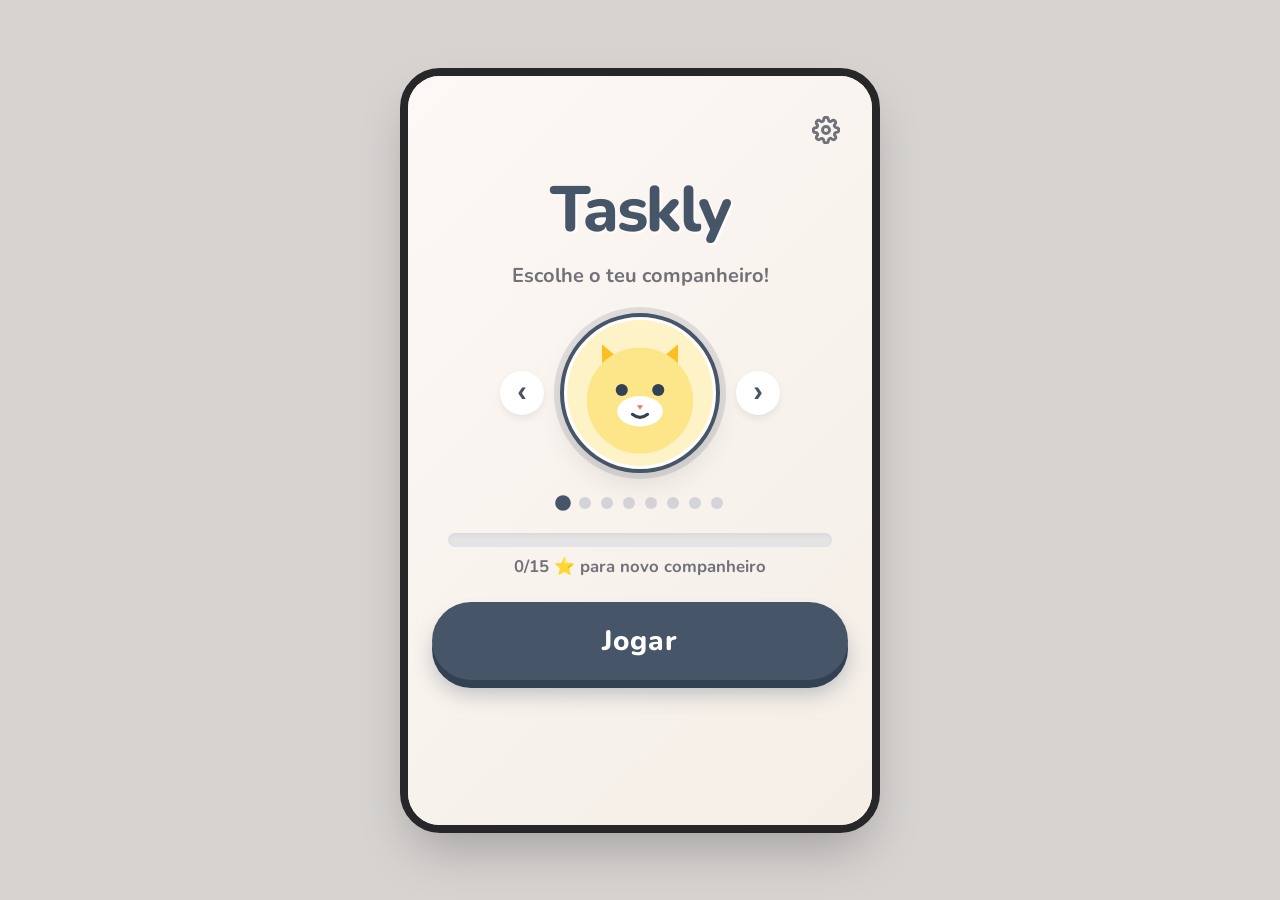
==== Taskly/index.html @ 13ea9cad "Implementação dos SPCs no Nivel 1" ====
<!DOCTYPE html>
<html lang="pt">
<head>
    <meta charset="UTF-8">
    <meta name="viewport" content="width=device-width, initial-scale=1.0, maximum-scale=1.0, user-scalable=no">
    <title>Taskly</title>
    <link rel="stylesheet" href="style.css">
    <link href="https://fonts.googleapis.com/css2?family=Nunito:wght@400;600;700;800&display=swap" rel="stylesheet">
</head>
<body>
    <div id="app-container">
        <!-- Ecrã 1: Inicial (Home) -->
        <div id="screen-home" class="screen active">
            <button class="settings-btn btn-open-settings" aria-label="Definições">
                <svg width="28" height="28" viewBox="0 0 24 24" fill="none" stroke="currentColor" stroke-width="2.5" stroke-linecap="round" stroke-linejoin="round">
                    <circle cx="12" cy="12" r="3"></circle>
                    <path d="M19.4 15a1.65 1.65 0 0 0 .33 1.82l.06.06a2 2 0 0 1 0 2.83 2 2 0 0 1-2.83 0l-.06-.06a1.65 1.65 0 0 0-1.82-.33 1.65 1.65 0 0 0-1 1.51V21a2 2 0 0 1-2 2 2 2 0 0 1-2-2v-.09A1.65 1.65 0 0 0 9 19.4a1.65 1.65 0 0 0-1.82.33l-.06.06a2 2 0 0 1-2.83 0 2 2 0 0 1 0-2.83l.06-.06a1.65 1.65 0 0 0 .33-1.82 1.65 1.65 0 0 0-1.51-1H3a2 2 0 0 1-2-2 2 2 0 0 1 2-2h.09A1.65 1.65 0 0 0 4.6 9a1.65 1.65 0 0 0-.33-1.82l-.06-.06a2 2 0 0 1 0-2.83 2 2 0 0 1 2.83 0l.06.06a1.65 1.65 0 0 0 1.82.33H9a1.65 1.65 0 0 0 1-1.51V3a2 2 0 0 1 2-2 2 2 0 0 1 2 2v.09a1.65 1.65 0 0 0 1 1.51 1.65 1.65 0 0 0 1.82-.33l.06-.06a2 2 0 0 1 2.83 0 2 2 0 0 1 0 2.83l-.06.06a1.65 1.65 0 0 0-.33 1.82V9a1.65 1.65 0 0 0 1.51 1H21a2 2 0 0 1 2 2 2 2 0 0 1-2 2h-.09a1.65 1.65 0 0 0-1.51 1z"></path>
                </svg>
            </button>
            <div class="home-content">
                <h1 class="app-title">Taskly</h1>
                <p class="subtitle">Escolhe o teu companheiro!</p>
                
                <div class="avatar-carousel">
                    <button class="carousel-nav" id="btn-prev" aria-label="Avatar anterior">‹</button>
                    
                    <div class="carousel-viewport">
                        <div class="carousel-track" id="carousel-track">
                            <!-- 1. Gatinho -->
                            <div class="carousel-slide" data-avatar="gatinho"><div class="avatar-circle"><svg viewBox="0 0 100 100" xmlns="http://www.w3.org/2000/svg"><circle cx="50" cy="50" r="48" fill="#fef3c7"/><path d="M25 45 L25 18 L45 35 Z" fill="#fbbf24"/><path d="M75 45 L75 18 L55 35 Z" fill="#fbbf24"/><circle cx="50" cy="55" r="35" fill="#fde68a"/><ellipse cx="50" cy="62" rx="15" ry="10" fill="#fff"/><circle cx="38" cy="48" r="4" fill="#334155"/><circle cx="62" cy="48" r="4" fill="#334155"/><polygon points="48,58 52,58 50,61" fill="#f87171"/><path d="M45 64 Q50 68 55 64" stroke="#334155" stroke-width="2" fill="none" stroke-linecap="round"/></svg></div></div>
                            <!-- 2. Cãozinho -->
                            <div class="carousel-slide" data-avatar="cao"><div class="avatar-circle"><svg viewBox="0 0 100 100" xmlns="http://www.w3.org/2000/svg"><circle cx="50" cy="50" r="48" fill="#ffedd5"/><ellipse cx="25" cy="50" rx="12" ry="25" fill="#d97706" transform="rotate(15 25 50)"/><ellipse cx="75" cy="50" rx="12" ry="25" fill="#d97706" transform="rotate(-15 75 50)"/><circle cx="50" cy="55" r="32" fill="#fcd34d"/><ellipse cx="50" cy="65" rx="18" ry="14" fill="#fff"/><circle cx="40" cy="48" r="4" fill="#334155"/><circle cx="60" cy="48" r="4" fill="#334155"/><ellipse cx="50" cy="60" rx="6" ry="4" fill="#334155"/><path d="M45 68 Q50 72 55 68" stroke="#334155" stroke-width="2" fill="none" stroke-linecap="round"/></svg></div></div>
                            <!-- 3. Robô fofo -->
                            <div class="carousel-slide" data-avatar="robo"><div class="avatar-circle"><svg viewBox="0 0 100 100" xmlns="http://www.w3.org/2000/svg"><circle cx="50" cy="50" r="48" fill="#f1f5f9"/><line x1="50" y1="20" x2="50" y2="10" stroke="#94a3b8" stroke-width="4"/><circle cx="50" cy="10" r="4" fill="#ef4444"/><rect x="15" y="45" width="10" height="20" rx="2" fill="#94a3b8"/><rect x="75" y="45" width="10" height="20" rx="2" fill="#94a3b8"/><rect x="25" y="25" width="50" height="50" rx="12" fill="#cbd5e1"/><rect x="32" y="32" width="36" height="26" rx="6" fill="#0f172a"/><ellipse cx="40" cy="45" rx="4" ry="6" fill="#38bdf8"/><ellipse cx="60" cy="45" rx="4" ry="6" fill="#38bdf8"/><rect x="42" y="62" width="16" height="4" rx="2" fill="#38bdf8"/></svg></div></div>
                            <!-- 4. Coelho -->
                            <div class="carousel-slide" data-avatar="coelho"><div class="avatar-circle"><svg viewBox="0 0 100 100" xmlns="http://www.w3.org/2000/svg"><circle cx="50" cy="50" r="48" fill="#fdf2f8"/><ellipse cx="38" cy="25" rx="8" ry="25" fill="#fbcfe8"/><ellipse cx="62" cy="25" rx="8" ry="25" fill="#fbcfe8"/><ellipse cx="50" cy="60" rx="30" ry="25" fill="#fff"/><circle cx="40" cy="55" r="4" fill="#334155"/><circle cx="60" cy="55" r="4" fill="#334155"/><circle cx="50" cy="62" r="3" fill="#f472b6"/><path d="M45 66 Q50 69 55 66" stroke="#334155" stroke-width="2" fill="none" stroke-linecap="round"/><rect x="47" y="67" width="6" height="6" rx="1" fill="#fff" stroke="#cbd5e1"/></svg></div></div>
                            <!-- 5. Estrela -->
                            <div class="carousel-slide" data-avatar="estrela"><div class="avatar-circle"><svg viewBox="0 0 100 100" xmlns="http://www.w3.org/2000/svg"><circle cx="50" cy="50" r="48" fill="#fffbeb"/><path d="M50 15 L60 38 L85 40 L65 55 L72 78 L50 65 L28 78 L35 55 L15 40 L40 38 Z" fill="#fde047" stroke="#facc15" stroke-width="2" stroke-linejoin="round"/><circle cx="42" cy="48" r="4.5" fill="#334155"/><circle cx="58" cy="48" r="4.5" fill="#334155"/><path d="M45 56 Q50 62 55 56" stroke="#334155" stroke-width="3" fill="none" stroke-linecap="round"/><circle cx="35" cy="50" r="4" fill="#fca5a5" opacity="0.6"/><circle cx="65" cy="50" r="4" fill="#fca5a5" opacity="0.6"/></svg></div></div>
                            <!-- 6. Pinguim -->
                            <div class="carousel-slide" data-avatar="pinguim"><div class="avatar-circle"><svg viewBox="0 0 100 100" xmlns="http://www.w3.org/2000/svg"><circle cx="50" cy="50" r="48" fill="#e0f2fe"/><ellipse cx="50" cy="60" rx="35" ry="40" fill="#0f172a"/><path d="M25 55 C 25 30, 40 25, 50 25 C 60 25, 75 30, 75 55 C 75 80, 65 95, 50 95 C 35 95, 25 80, 25 55 Z" fill="#fff"/><circle cx="40" cy="45" r="4" fill="#0f172a"/><circle cx="60" cy="45" r="4" fill="#0f172a"/><polygon points="45,52 55,52 50,60" fill="#f97316"/></svg></div></div>
                            <!-- 7. Ursinho -->
                            <div class="carousel-slide" data-avatar="ursinho"><div class="avatar-circle"><svg viewBox="0 0 100 100" xmlns="http://www.w3.org/2000/svg"><circle cx="50" cy="50" r="48" fill="#fef3c7"/><circle cx="28" cy="30" r="14" fill="#92400e"/><circle cx="72" cy="30" r="14" fill="#92400e"/><circle cx="50" cy="55" r="35" fill="#b45309"/><circle cx="50" cy="65" r="15" fill="#fde68a"/><ellipse cx="50" cy="60" rx="7" ry="4" fill="#1c1917"/><path d="M45 68 Q50 72 55 68" stroke="#1c1917" stroke-width="2" fill="none" stroke-linecap="round"/><circle cx="38" cy="48" r="3.5" fill="#1c1917"/><circle cx="62" cy="48" r="3.5" fill="#1c1917"/></svg></div></div>
                            <!-- 8. Leãozinho -->
                            <div class="carousel-slide" data-avatar="leao"><div class="avatar-circle"><svg viewBox="0 0 100 100" xmlns="http://www.w3.org/2000/svg"><circle cx="50" cy="50" r="48" fill="#fff7ed"/><path d="M50 10 A40 40 0 0 1 85 30 L90 20 L80 40 A40 40 0 0 1 80 70 L90 80 L75 75 A40 40 0 0 1 25 75 L10 80 L20 70 A40 40 0 0 1 20 40 L10 20 L25 30 A40 40 0 0 1 50 10" fill="#ea580c"/><circle cx="50" cy="50" r="38" fill="#f97316"/><circle cx="30" cy="35" r="8" fill="#fcd34d"/><circle cx="70" cy="35" r="8" fill="#fcd34d"/><circle cx="50" cy="55" r="28" fill="#fbbf24"/><ellipse cx="50" cy="65" rx="14" ry="10" fill="#fff"/><circle cx="40" cy="50" r="3.5" fill="#334155"/><circle cx="60" cy="50" r="3.5" fill="#334155"/><polygon points="45,60 55,60 50,65" fill="#1c1917"/><path d="M46 68 Q50 71 54 68" stroke="#1c1917" stroke-width="2" fill="none" stroke-linecap="round"/></svg></div></div>
                        </div>
                    </div>
                    <button class="carousel-nav" id="btn-next" aria-label="Avatar seguinte">›</button>
                </div>
                
                <div class="carousel-indicators" id="carousel-indicators"></div>
                
                <div class="unlock-progress-container" id="stars-progress-container">
                    <div class="unlock-progress-bar">
                        <div class="unlock-progress-fill" id="stars-progress-fill"></div>
                    </div>
                    <p class="unlock-progress-text" id="stars-progress-text">0/15 ⭐ para novo companheiro</p>
                </div>

                <button id="btn-play" class="primary-btn">Jogar</button>
            </div>
        </div>

        <!-- Ecrã 2: Seleção de Níveis -->
        <div id="screen-levels" class="screen">
            <div class="header">
                <button id="btn-back-levels" class="icon-btn" aria-label="Voltar">
                    <svg width="24" height="24" viewBox="0 0 24 24" fill="none" xmlns="http://www.w3.org/2000/svg">
                        <path d="M15 18L9 12L15 6" stroke="currentColor" stroke-width="2.5" stroke-linecap="round" stroke-linejoin="round"/>
                    </svg>
                </button>
                <h2>Níveis</h2>
                <div class="header-right-actions">
                    <div class="stars-total" id="levels-stars-total">⭐ 0</div>
                    <button class="icon-btn btn-open-settings" aria-label="Definições">
                    <svg width="22" height="22" viewBox="0 0 24 24" fill="none" stroke="currentColor" stroke-width="2.5" stroke-linecap="round" stroke-linejoin="round">
                        <circle cx="12" cy="12" r="3"></circle>
                        <path d="M19.4 15a1.65 1.65 0 0 0 .33 1.82l.06.06a2 2 0 0 1 0 2.83 2 2 0 0 1-2.83 0l-.06-.06a1.65 1.65 0 0 0-1.82-.33 1.65 1.65 0 0 0-1 1.51V21a2 2 0 0 1-2 2 2 2 0 0 1-2-2v-.09A1.65 1.65 0 0 0 9 19.4a1.65 1.65 0 0 0-1.82.33l-.06.06a2 2 0 0 1-2.83 0 2 2 0 0 1 0-2.83l.06-.06a1.65 1.65 0 0 0 .33-1.82 1.65 1.65 0 0 0-1.51-1H3a2 2 0 0 1-2-2 2 2 0 0 1 2-2h.09A1.65 1.65 0 0 0 4.6 9a1.65 1.65 0 0 0-.33-1.82l-.06-.06a2 2 0 0 1 0-2.83 2 2 0 0 1 2.83 0l.06.06a1.65 1.65 0 0 0 1.82.33H9a1.65 1.65 0 0 0 1-1.51V3a2 2 0 0 1 2-2 2 2 0 0 1 2 2v.09a1.65 1.65 0 0 0 1 1.51 1.65 1.65 0 0 0 1.82-.33l.06-.06a2 2 0 0 1 2.83 0 2 2 0 0 1 0 2.83l-.06.06a1.65 1.65 0 0 0-.33 1.82V9a1.65 1.65 0 0 0 1.51 1H21a2 2 0 0 1 2 2 2 2 0 0 1-2 2h-.09a1.65 1.65 0 0 0-1.51 1z"></path>
                    </svg>
                </button>
            </div>
        </div>

            <div class="levels-container">
                <!-- Nível 1 -->
                <div class="level-card unlocked" data-level="1">
                    <div class="level-icon">1</div>
                    <div class="level-info">
                        <h3>Nível 1</h3>
                        <p>3 passos</p>
                    </div>
                    <div class="level-status">
                        <svg width="26" height="26" viewBox="0 0 24 24" fill="none" xmlns="http://www.w3.org/2000/svg">
                            <path d="M5 12L10 17L20 7" stroke="#fbbf24" stroke-width="3" stroke-linecap="round" stroke-linejoin="round"/>
                        </svg>
                    </div>
                </div>
                <!-- Nível 2 -->
                <div class="level-card locked" data-level="2">
                    <div class="level-icon">2</div>
                    <div class="level-info">
                        <h3>Nível 2</h3>
                        <p>4 passos</p>
                    </div>
                    <div class="level-status">
                        <svg width="20" height="20" viewBox="0 0 24 24" fill="none" xmlns="http://www.w3.org/2000/svg" class="padlock-svg">
                            <rect x="5" y="11" width="14" height="10" rx="2" stroke="#a1a1aa" stroke-width="2.5"/>
                            <path d="M17 11V7C17 4.23858 14.7614 2 12 2C9.23858 2 7 4.23858 7 7V11" stroke="#a1a1aa" stroke-width="2.5" stroke-linecap="round"/>
                        </svg>
                    </div>
                </div>
                <!-- Nível 3 -->
                <div class="level-card locked" data-level="3">
                    <div class="level-icon">3</div>
                    <div class="level-info">
                        <h3>Nível 3</h3>
                        <p>5 passos</p>
                    </div>
                    <div class="level-status">
                         <svg width="20" height="20" viewBox="0 0 24 24" fill="none" xmlns="http://www.w3.org/2000/svg" class="padlock-svg">
                            <rect x="5" y="11" width="14" height="10" rx="2" stroke="#a1a1aa" stroke-width="2.5"/>
                            <path d="M17 11V7C17 4.23858 14.7614 2 12 2C9.23858 2 7 4.23858 7 7V11" stroke="#a1a1aa" stroke-width="2.5" stroke-linecap="round"/>
                        </svg>
                    </div>
                </div>
                <!-- Nível 4 -->
                <div class="level-card locked" data-level="4">
                    <div class="level-icon">4</div>
                    <div class="level-info">
                        <h3>Nível 4</h3>
                        <p>6 passos</p>
                    </div>
                    <div class="level-status">
                         <svg width="20" height="20" viewBox="0 0 24 24" fill="none" xmlns="http://www.w3.org/2000/svg" class="padlock-svg">
                            <rect x="5" y="11" width="14" height="10" rx="2" stroke="#a1a1aa" stroke-width="2.5"/>
                            <path d="M17 11V7C17 4.23858 14.7614 2 12 2C9.23858 2 7 4.23858 7 7V11" stroke="#a1a1aa" stroke-width="2.5" stroke-linecap="round"/>
                        </svg>
                    </div>
                </div>
                <!-- Nível 5 -->
                <div class="level-card locked" data-level="5">
                    <div class="level-icon">5</div>
                    <div class="level-info">
                        <h3>Nível 5</h3>
                        <p>7 passos</p>
                    </div>
                    <div class="level-status">
                         <svg width="20" height="20" viewBox="0 0 24 24" fill="none" xmlns="http://www.w3.org/2000/svg" class="padlock-svg">
                            <rect x="5" y="11" width="14" height="10" rx="2" stroke="#a1a1aa" stroke-width="2.5"/>
                            <path d="M17 11V7C17 4.23858 14.7614 2 12 2C9.23858 2 7 4.23858 7 7V11" stroke="#a1a1aa" stroke-width="2.5" stroke-linecap="round"/>
                        </svg>
                    </div>
                </div>
            </div>
        </div>

        <!-- Ecrã 3: Jogo Principal -->
        <div id="screen-game" class="screen">
            <div class="game-header">
                <h2 id="routine-title" class="routine-title">Lavar as mãos</h2>
                <!-- Seta de voltar de acordo com o pedido, à direita -->
                <div class="actions" style="display: flex; gap: 8px;">
                    <button class="icon-btn btn-open-settings" aria-label="Definições">
                        <svg width="22" height="22" viewBox="0 0 24 24" fill="none" stroke="currentColor" stroke-width="2.5" stroke-linecap="round" stroke-linejoin="round">
                            <circle cx="12" cy="12" r="3"></circle>
                            <path d="M19.4 15a1.65 1.65 0 0 0 .33 1.82l.06.06a2 2 0 0 1 0 2.83 2 2 0 0 1-2.83 0l-.06-.06a1.65 1.65 0 0 0-1.82-.33 1.65 1.65 0 0 0-1 1.51V21a2 2 0 0 1-2 2 2 2 0 0 1-2-2v-.09A1.65 1.65 0 0 0 9 19.4a1.65 1.65 0 0 0-1.82.33l-.06.06a2 2 0 0 1-2.83 0 2 2 0 0 1 0-2.83l.06-.06a1.65 1.65 0 0 0 .33-1.82 1.65 1.65 0 0 0-1.51-1H3a2 2 0 0 1-2-2 2 2 0 0 1 2-2h.09A1.65 1.65 0 0 0 4.6 9a1.65 1.65 0 0 0-.33-1.82l-.06-.06a2 2 0 0 1 0-2.83 2 2 0 0 1 2.83 0l.06.06a1.65 1.65 0 0 0 1.82.33H9a1.65 1.65 0 0 0 1-1.51V3a2 2 0 0 1 2-2 2 2 0 0 1 2 2v.09a1.65 1.65 0 0 0 1 1.51 1.65 1.65 0 0 0 1.82-.33l.06-.06a2 2 0 0 1 2.83 0 2 2 0 0 1 0 2.83l-.06.06a1.65 1.65 0 0 0-.33 1.82V9a1.65 1.65 0 0 0 1.51 1H21a2 2 0 0 1 2 2 2 2 0 0 1-2 2h-.09a1.65 1.65 0 0 0-1.51 1z"></path>
                        </svg>
                    </button>
                    <button id="btn-back-game" class="icon-btn" aria-label="Voltar aos Níveis">
                        <svg width="24" height="24" viewBox="0 0 24 24" fill="none" xmlns="http://www.w3.org/2000/svg">
                            <path d="M15 18L9 12L15 6" stroke="currentColor" stroke-width="2.5" stroke-linecap="round" stroke-linejoin="round"/>
                        </svg>
                    </button>
                </div>
            </div>
            
            <div class="game-area">
                <div class="slots-container" id="slots-container">
                    <!-- Drop zones javascript injeção -->
                </div>
            </div>
            
            <div class="cards-area" id="cards-container">
                <!-- Draggable cards javascript injeção -->
            </div>

            <div id="confirm-container" class="confirm-container hidden">
                <button id="btn-confirm" class="confirm-btn">Confirmar</button>
            </div>

            <!-- Overlays de Feedback -->
            <div id="stars-reward-toast" class="stars-toast hidden">
                <span id="toast-stars-text">+3 ⭐</span>
            </div>

            <div id="game-overlay" class="game-overlay hidden">
                <div class="modal-content">
                    <h3 id="modal-title">Muito bem!</h3>
                    <p id="modal-text">Completaste a rotina.</p>
                    <div class="modal-buttons" id="modal-buttons">
                        <button id="btn-modal-primary" class="primary-btn">Continuar</button>
                    </div>
                </div>
            </div>
            
            <div id="stars-container" class="stars-container hidden"></div>
        </div>

        <!-- Ecrã/Overlay Definições -->
        <div id="settings-overlay" class="game-overlay hidden" style="z-index: 1000;">
            <div class="modal-content" style="max-height: 90vh; overflow-y: auto;">
                <h3 id="settings-title">Definições</h3>
                
                <div class="settings-section">
                    <h4>Tamanho dos elementos</h4>
                    <div class="size-options">
                        <button class="size-btn" data-size="small">Pequeno</button>
                        <button class="size-btn" data-size="normal">Normal</button>
                        <button class="size-btn active" data-size="large">Grande</button>
                    </div>
                </div>

                <div class="modal-buttons">
                    <button id="btn-close-settings" class="primary-btn">Fechar</button>
                </div>
            </div>
        </div>

    </div>
    <script src="app.js"></script>
</body>
</html>
---- Taskly/style.css ----
:root {
    --bg-color: #faf5ed; 
    --primary-color: #475569; 
    --primary-hover: #334155;
    --text-main: #27272a; 
    --text-muted: #71717a;
    --card-bg: #ffffff;
    --locked-bg: #f4eee6; 
    --border-radius-lg: 32px;
    --border-radius-md: 20px;
    --transition: 0.3s cubic-bezier(0.4, 0, 0.2, 1);
}

* {
    box-sizing: border-box;
    margin: 0;
    padding: 0;
    user-select: none;
    -webkit-tap-highlight-color: transparent;
}

body {
    font-family: 'Nunito', sans-serif;
    background-color: #d6d3d1;
    display: flex;
    justify-content: center;
    align-items: center;
    min-height: 100vh;
}

#app-container {
    width: 100%;
    max-width: 480px; 
    height: 100vh;
    background-color: var(--bg-color);
    position: relative;
    overflow: hidden;
    box-shadow: 0 25px 50px -12px rgba(0, 0, 0, 0.25);
}

@media (min-width: 481px) {
    #app-container {
        height: 85vh;
        max-height: 900px;
        border-radius: 40px;
        border: 8px solid #27272a;
    }
}

.screen {
    position: absolute;
    top: 0;
    left: 0;
    width: 100%;
    height: 100%;
    display: flex;
    flex-direction: column;
    padding: 32px 24px;
    opacity: 0;
    pointer-events: none;
    transform: translateX(40px);
    transition: var(--transition);
}

.screen.active {
    opacity: 1;
    pointer-events: auto;
    transform: translateX(0);
}

#screen-home {
    background: linear-gradient(135deg, #fdf8f5 0%, #f4eee6 100%);
    justify-content: center;
}

.settings-btn {
    position: absolute;
    top: 32px;
    right: 24px;
    background: transparent;
    border: none;
    color: var(--text-muted);
    cursor: pointer;
    transition: var(--transition);
    display: flex;
    justify-content: center;
    align-items: center;
    padding: 8px;
    border-radius: 50%;
    z-index: 10;
}

.settings-btn:active {
    transform: scale(0.85) rotate(45deg);
    color: var(--primary-color);
}

.home-content {
    display: flex;
    flex-direction: column;
    align-items: center;
    text-align: center;
    margin-top: -6vh;
}

.app-title {
    font-size: 4rem;
    font-weight: 800;
    color: var(--primary-color);
    margin-bottom: 8px;
    letter-spacing: -2px;
    text-shadow: 2px 2px 0px rgba(255, 255, 255, 0.8);
}

.subtitle {
    font-size: 1.25rem;
    color: var(--text-muted);
    margin-bottom: 24px;
    font-weight: 700;
}

.avatar-carousel {
    display: flex;
    align-items: center;
    justify-content: center;
    gap: 16px;
    margin-bottom: 24px;
    width: 100%;
    padding: 0 10px;
}

.carousel-viewport {
    width: 160px;
    height: 160px;
    overflow: hidden;
    position: relative;
    border-radius: 50%;
    background: #ffffff;
    box-shadow: inset 0 2px 10px rgba(0,0,0,0.02), 0 15px 30px -5px rgba(0,0,0,0.1), 0 0 0 6px rgba(71, 85, 105, 0.15);
    border: 4px solid var(--primary-color);
}

.carousel-track {
    display: flex;
    transition: transform 0.4s cubic-bezier(0.4, 0, 0.2, 1);
    height: 100%;
}

.carousel-slide {
    min-width: 100%;
    height: 100%;
    display: flex;
    justify-content: center;
    align-items: center;
}

.carousel-slide.locked {
    position: relative;
}
.carousel-slide.locked .avatar-circle {
    filter: grayscale(100%) brightness(0.6);
    opacity: 0.7;
}
.carousel-slide.locked::after {
    content: "🔒";
    position: absolute;
    font-size: 2.5rem;
    z-index: 10;
    top: 50%;
    left: 50%;
    transform: translate(-50%, -50%);
    text-shadow: 0 2px 10px rgba(0,0,0,0.3);
}

.avatar-circle {
    width: 100%;
    height: 100%;
    display: flex;
    justify-content: center;
    align-items: center;
}

.avatar-circle svg {
    width: 100%;
    height: 100%;
    object-fit: contain;
}

.carousel-nav {
    background: #ffffff;
    border: none;
    width: 44px;
    height: 44px;
    border-radius: 50%;
    display: flex;
    justify-content: center;
    align-items: center;
    color: var(--primary-color);
    font-size: 1.8rem;
    font-weight: bold;
    cursor: pointer;
    transition: var(--transition);
    box-shadow: 0 4px 10px -2px rgba(0,0,0,0.1);
    line-height: 0;
    padding-bottom: 4px;
}

.carousel-nav:active {
    transform: scale(0.85);
    background: #f4eee6;
}

.carousel-indicators {
    display: flex;
    justify-content: center;
    gap: 10px;
    margin-bottom: 24px;
}

.unlock-progress-container {
    width: 100%;
    margin-bottom: 24px;
    padding: 0 16px;
    display: flex;
    flex-direction: column;
    align-items: center;
}
.unlock-progress-bar {
    width: 100%;
    height: 14px;
    background-color: #e4e4e7;
    border-radius: 10px;
    overflow: hidden;
    margin-bottom: 8px;
    box-shadow: inset 0 2px 4px rgba(0,0,0,0.05);
}
.unlock-progress-fill {
    height: 100%;
    background: linear-gradient(90deg, #f59e0b, #fbbf24);
    width: 0%;
    border-radius: 10px;
    transition: width 0.6s cubic-bezier(0.4, 0, 0.2, 1);
}
.unlock-progress-text {
    font-size: 1.05rem;
    color: var(--text-muted);
    font-weight: 700;
}

.dot {
    width: 12px;
    height: 12px;
    border-radius: 50%;
    background: #d4d4d8;
    cursor: pointer;
    transition: var(--transition);
}

.dot.active {
    background: var(--primary-color);
    transform: scale(1.3);
}

.primary-btn {
    background-color: var(--primary-color);
    color: white;
    border: none;
    padding: 20px 48px;
    border-radius: 100px;
    font-size: 1.75rem;
    font-weight: 800;
    width: 100%;
    cursor: pointer;
    transition: var(--transition);
    box-shadow: 0 8px 0px #334155, 0 15px 20px rgba(71, 85, 105, 0.3);
    font-family: 'Nunito', sans-serif;
    letter-spacing: 1px;
}

.primary-btn:not(:disabled):active {
    transform: translateY(8px);
    box-shadow: 0 0px 0px #334155;
}

#screen-levels {
    background-color: var(--bg-color);
}

.header {
    display: flex;
    align-items: center;
    margin-bottom: 32px;
    padding-top: 16px;
}

.icon-btn {
    background: white;
    border: none;
    width: 56px;
    height: 56px;
    border-radius: var(--border-radius-md);
    display: flex;
    justify-content: center;
    align-items: center;
    cursor: pointer;
    box-shadow: 0 4px 6px -1px rgba(0, 0, 0, 0.05);
    color: var(--text-main);
    transition: var(--transition);
}

.icon-btn:active {
    transform: scale(0.9) translateY(2px);
}

.header h2 {
    font-size: 2.25rem;
    color: var(--text-main);
    margin-left: 20px;
    font-weight: 800;
    flex: 1;
}

.header-right-actions {
    display: flex;
    align-items: center;
    gap: 16px;
}

.stars-total {
    background: #fef3c7;
    color: #d97706;
    padding: 8px 16px;
    border-radius: 100px;
    font-weight: 800;
    font-size: 1.3rem;
    box-shadow: 0 4px 6px -1px rgba(0,0,0,0.05);
    display: flex;
    align-items: center;
    border: 2px solid #fde68a;
}

.levels-container {
    display: flex;
    flex-direction: column;
    gap: 20px;
    overflow-y: auto;
    padding-bottom: 40px;
    padding-right: 8px;
    scrollbar-width: thin;
    scrollbar-color: #d4d4d8 transparent;
}

.levels-container::-webkit-scrollbar {
    width: 6px;
}
.levels-container::-webkit-scrollbar-thumb {
    background-color: #d4d4d8;
    border-radius: 10px;
}

.level-card {
    background: var(--card-bg);
    border-radius: var(--border-radius-lg);
    padding: 24px;
    display: flex;
    align-items: center;
    box-shadow: 0 10px 15px -3px rgba(0, 0, 0, 0.03);
    border: 3px solid transparent;
    transition: var(--transition);
}

.level-card.unlocked {
    cursor: pointer;
}

.level-card.unlocked:active {
    transform: scale(0.96);
    box-shadow: 0 4px 6px -1px rgba(0, 0, 0, 0.05);
}

.level-card.locked {
    background: var(--locked-bg);
    opacity: 0.8;
    box-shadow: none;
    border: 2px dashed #d4d4d8;
}

.level-icon {
    width: 64px;
    height: 64px;
    border-radius: 20px;
    display: flex;
    justify-content: center;
    align-items: center;
    font-size: 1.75rem;
    font-weight: 800;
    margin-right: 20px;
}

.unlocked .level-icon {
    background-color: #f1f5f9;
    color: var(--primary-color);
}

.locked .level-icon {
    background-color: #e4e4e7;
    color: #a1a1aa;
}

.level-info {
    flex: 1;
}

.level-info h3 {
    font-size: 1.3rem;
    color: var(--text-main);
    font-weight: 800;
    margin-bottom: 6px;
}

.level-info p {
    font-size: 1.05rem;
    color: var(--text-muted);
    font-weight: 700;
    display: flex;
    align-items: center;
}

.level-info p::before {
    content: "•";
    color: var(--primary-color);
    font-size: 1.5rem;
    line-height: 0;
    margin-right: 8px;
}

.locked .level-info p::before {
    color: #d4d4d8;
}

.level-status {
    width: 48px;
    height: 48px;
    display: flex;
    justify-content: center;
    align-items: center;
    background: #faf5ed;
    border-radius: 50%;
}

.unlocked .level-status {
    background: #fef3c7;
}

.locked .level-status {
    background: #f4f4f5;
}

/* --- Ecrã 3: Jogo Principal --- */
#screen-game {
    background-color: var(--bg-color);
    padding-left: 12px;
    padding-right: 12px;
    padding-bottom: 16px;
}

.game-header {
    display: flex;
    align-items: center;
    justify-content: space-between;
    margin-bottom: 24px;
    padding-top: 12px;
    padding-left: 8px;
    padding-right: 8px;
}

.routine-title {
    font-size: 1.4rem;
    color: var(--primary-color);
    font-weight: 800;
    line-height: 1.2;
    flex: 1;
}

.game-area {
    display: flex;
    flex-direction: column;
    justify-content: center;
    align-items: center;
    margin-bottom: 20px;
    background: #ffffff;
    border-radius: var(--border-radius-lg);
    padding: 24px 8px;
    box-shadow: 0 10px 15px -3px rgba(0,0,0,0.03);
    border: 3px solid transparent;
    width: 100%;
}

.slots-container {
    display: flex;
    gap: 8px;
    width: 100%;
    justify-content: center;
    flex-wrap: wrap; 
}

.drag-slot {
    width: 96px;
    height: 96px;
    flex-shrink: 0;
    background: #f4eee6;
    border: 3px dashed #d4d4d8;
    border-radius: var(--border-radius-md);
    display: flex;
    justify-content: center;
    align-items: center;
    transition: var(--transition);
}

.drag-slot.highlight {
    background: #fef3c7;
    border-color: #f59e0b;
    transform: scale(1.05);
}

.cards-area {
    display: flex;
    flex-wrap: wrap;
    gap: 8px;
    justify-content: center;
    align-content: flex-start;
    padding-bottom: 40px;
    width: 100%;
    flex: 1;
    overflow-y: auto;
    min-height: 0;
    -ms-overflow-style: none;  
    scrollbar-width: none;  
}
.cards-area::-webkit-scrollbar {
    display: none;
}

.confirm-container {
    width: 100%;
    display: flex;
    justify-content: center;
    padding: 0 16px 20px 16px;
    z-index: 50;
    transition: var(--transition);
}
.confirm-container.hidden {
    display: none;
}
.confirm-btn {
    background-color: #7EB87E;
    color: white;
    border: none;
    padding: 16px 40px;
    border-radius: 100px;
    font-size: 1.5rem;
    font-weight: 800;
    cursor: pointer;
    transition: var(--transition);
    box-shadow: 0 6px 0px #5a9a5a, 0 10px 15px rgba(126, 184, 126, 0.3);
    font-family: inherit;
    letter-spacing: 1px;
    width: 100%;
    max-width: 320px;
}
.confirm-btn:active {
    transform: translateY(6px);
    box-shadow: 0 0px 0px #5a9a5a;
}

/* Draggable cards */
.drag-card {
    background-color: var(--card-bg);
    color: var(--primary-color);
    padding: 4px;
    border-radius: var(--border-radius-md);
    font-size: 0.95rem;
    font-weight: 800;
    text-align: center;
    box-shadow: 0 4px 0px #cbd5e1, 0 8px 12px rgba(0,0,0,0.05);
    border: 2px solid #e2e8f0;
    cursor: grab;
    user-select: none;
    touch-action: none;
    width: 96px;
    height: 96px;
    flex-shrink: 0;
    word-wrap: break-word;
    word-break: normal;
    hyphens: auto;
    z-index: 100;
    transition: transform 0.1s, box-shadow 0.1s;
    display: flex;
    flex-direction: column;
    justify-content: center;
    align-items: center;
}

.drag-card:active {
    cursor: grabbing;
    transform: translateY(4px);
    box-shadow: 0 2px 0px #cbd5e1;
}

.drag-card.dragging {
    position: fixed;
    pointer-events: none;
    opacity: 0.95;
    transform: scale(1.1);
    z-index: 9999;
    box-shadow: 0 15px 30px rgba(0,0,0,0.15);
}

.drag-card.slotted {
    background-color: var(--primary-color);
    color: white;
    box-shadow: 0 4px 6px rgba(0,0,0,0.1);
    border: none;
    cursor: grab;
    width: 100%;
    height: 100%;
    max-width: none;
    margin: 0;
    padding: 8px;
    border-radius: calc(var(--border-radius-md) - 4px);
    animation: popIn 0.3s cubic-bezier(0.175, 0.885, 0.32, 1.275);
}

@keyframes popIn {
    0% { transform: scale(0.8); }
    100% { transform: scale(1); }
}

.drag-card--image {
    justify-content: flex-start;
    padding: 4px 4px 2px;
}
.drag-card--image img {
    width: 100%;
    height: auto;
    flex: 1;
    min-height: 0;
    object-fit: contain;
    border-radius: 10px;
    pointer-events: none;
    user-select: none;
    -webkit-user-drag: none;
}
.drag-card-label {
    font-size: 0.58rem;
    font-weight: 700;
    text-align: center;
    line-height: 1.1;
    flex-shrink: 0;
    width: 100%;
    margin-top: 2px;
}

.game-overlay {
    position: absolute;
    top: 0; left: 0;
    width: 100%; height: 100%;
    background: rgba(250, 245, 237, 0.85); 
    backdrop-filter: blur(4px);
    display: flex;
    justify-content: center;
    align-items: center;
    z-index: 500;
    transition: opacity 0.3s ease;
}

.game-overlay.hidden {
    opacity: 0;
    pointer-events: none;
}

.modal-content {
    background: white;
    padding: 40px 32px;
    border-radius: var(--border-radius-lg);
    box-shadow: 0 20px 25px -5px rgba(0,0,0,0.1), 0 0 0 8px rgba(250, 245, 237, 0.5);
    text-align: center;
    width: 85%;
    max-width: 340px;
    transform: scale(1);
    transition: transform 0.4s cubic-bezier(0.175, 0.885, 0.32, 1.275);
}

.game-overlay.hidden .modal-content {
    transform: scale(0.8);
}

.modal-content h3 {
    font-size: 2.2rem;
    color: var(--primary-color);
    margin-bottom: 12px;
    font-weight: 800;
}

.modal-content p {
    font-size: 1.1rem;
    color: var(--text-main);
    margin-bottom: 32px;
    font-weight: 700;
}

.modal-buttons {
    display: flex;
    flex-direction: column;
    gap: 16px;
}

.secondary-btn {
    background-color: transparent;
    color: var(--text-muted);
    border: 3px solid #e4e4e7;
    padding: 18px 32px;
    border-radius: 100px;
    font-size: 1.3rem;
    font-weight: 800;
    cursor: pointer;
    font-family: inherit;
    transition: var(--transition);
}

.secondary-btn:active {
    background-color: #f4f4f5;
    transform: scale(0.96);
}

.stars-container {
    position: absolute;
    top: 50%;
    left: 50%;
    transform: translate(-50%, -50%);
    width: 100%;
    height: 100%;
    z-index: 1000;
    pointer-events: none;
}

.stars-container.hidden {
    display: none;
}

.floating-star {
    position: absolute;
    top: 50%; left: 50%;
    margin-top: -12px; margin-left: -12px;
    opacity: 0;
    animation: burst 1.2s ease-out forwards;
}

@keyframes burst {
    0% { transform: scale(0) translate(0, 0) rotate(0deg); opacity: 1; }
    50% { opacity: 1; transform: scale(1.5) translate(var(--rx), var(--ry)) rotate(180deg); }
    100% { transform: scale(0.5) translate(calc(var(--rx) * 1.5), calc(var(--ry) * 1.5)) rotate(360deg); opacity: 0; }
}

.stars-toast {
    position: absolute;
    top: 45%;
    left: 50%;
    transform: translate(-50%, -50%) scale(0.5);
    background: rgba(254, 243, 199, 0.95);
    border: 4px solid #fbbf24;
    padding: 24px 40px;
    border-radius: 100px;
    color: #d97706;
    font-size: 2.5rem;
    font-weight: 800;
    z-index: 600;
    opacity: 0;
    pointer-events: none;
    box-shadow: 0 15px 30px rgba(0,0,0,0.15);
}
.stars-toast.show {
    animation: toastPop 1.8s forwards ease-out;
}
@keyframes toastPop {
    0% { transform: translate(-50%, -10px) scale(0.5); opacity: 0; }
    15% { transform: translate(-50%, -50px) scale(1.1); opacity: 1; }
    25% { transform: translate(-50%, -50px) scale(1); opacity: 1; }
    85% { transform: translate(-50%, -50px) scale(1); opacity: 1; }
    100% { transform: translate(-50%, -90px) scale(0.8); opacity: 0; }
}

/* --- Definições / Settings Overlay --- */
#settings-title {
    margin-bottom: 24px;
}
.settings-section {
    margin: 20px 0 32px 0;
    text-align: left;
}
.settings-section h4 {
    color: var(--primary-color);
    margin-bottom: 12px;
    font-size: 1.1rem;
}
.size-options {
    display: flex;
    flex-direction: column;
    gap: 12px;
}
.size-btn {
    background: #f1f5f9;
    border: 3px solid #e2e8f0;
    border-radius: var(--border-radius-md);
    padding: 16px;
    font-family: inherit;
    font-size: 1.1rem;
    font-weight: 800;
    color: var(--text-muted);
    cursor: pointer;
    transition: var(--transition);
}
.size-btn.active {
    background: var(--primary-color);
    color: white;
    border-color: var(--primary-color);
}
.size-btn:active {
    transform: scale(0.96);
}

/* Modificadores de tamanho no body */
body.size-normal .drag-slot,
body.size-normal .drag-card {
    width: 86px;
    height: 86px;
}
body.size-normal .drag-card {
    font-size: 0.85rem;
}

body.size-small .drag-slot,
body.size-small .drag-card {
    width: 76px;
    height: 76px;
}
body.size-small .drag-card {
    font-size: 0.8rem;
}
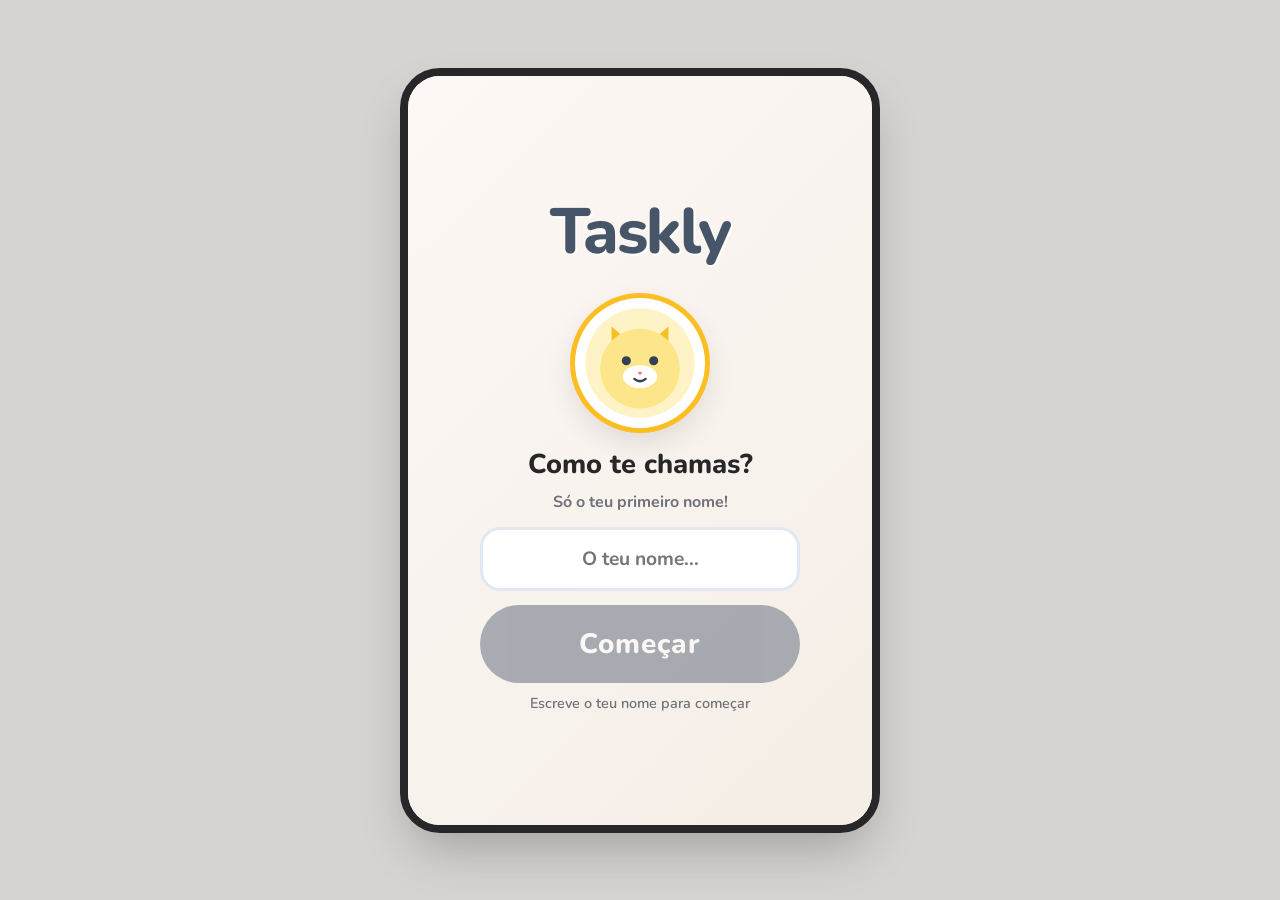
==== commit 0683d7d1: "código com as funcionalidades implementadas do Tiago e com os sons numa pasta, Correção de bugs" ====
--- a/Taskly/index.html
+++ b/Taskly/index.html
@@ -5,12 +5,40 @@
     <meta name="viewport" content="width=device-width, initial-scale=1.0, maximum-scale=1.0, user-scalable=no">
     <title>Taskly</title>
     <link rel="stylesheet" href="style.css">
-    <link href="https://fonts.googleapis.com/css2?family=Nunito:wght@400;600;700;800&display=swap" rel="stylesheet">
+    <link href="https://fonts.googleapis.com/css2?family=Nunito:wght@400;600;700;800;900&display=swap" rel="stylesheet">
 </head>
 <body>
     <div id="app-container">
-        <!-- Ecrã 1: Inicial (Home) -->
-        <div id="screen-home" class="screen active">
+
+        <!-- ══ Ecrã 0: Boas-vindas ══ -->
+        <div id="screen-welcome" class="screen active">
+            <div class="welcome-content">
+                <h1 class="app-title">Taskly</h1>
+                <div class="welcome-avatar-ring">
+                    <div class="welcome-avatar-inner">
+                        <svg viewBox="0 0 100 100" xmlns="http://www.w3.org/2000/svg">
+                            <circle cx="50" cy="50" r="48" fill="#fef3c7"/>
+                            <path d="M25 45 L25 18 L45 35 Z" fill="#fbbf24"/>
+                            <path d="M75 45 L75 18 L55 35 Z" fill="#fbbf24"/>
+                            <circle cx="50" cy="55" r="35" fill="#fde68a"/>
+                            <ellipse cx="50" cy="62" rx="15" ry="10" fill="#fff"/>
+                            <circle cx="38" cy="48" r="4" fill="#334155"/>
+                            <circle cx="62" cy="48" r="4" fill="#334155"/>
+                            <polygon points="48,58 52,58 50,61" fill="#f87171"/>
+                            <path d="M45 64 Q50 68 55 64" stroke="#334155" stroke-width="2" fill="none" stroke-linecap="round"/>
+                        </svg>
+                    </div>
+                </div>
+                <h2 class="welcome-question">Como te chamas?</h2>
+                <p class="welcome-subtitle">Só o teu primeiro nome!</p>
+                <input type="text" id="name-input" class="name-input" placeholder="O teu nome..." maxlength="20" autocomplete="off" autocorrect="off" spellcheck="false">
+                <button id="btn-start" class="primary-btn" disabled>Começar</button>
+                <p id="name-hint-text" class="hint-text">Escreve o teu nome para começar</p>
+            </div>
+        </div>
+
+        <!-- ══ Ecrã 1: Início / Carrossel ══ -->
+        <div id="screen-home" class="screen">
             <button class="settings-btn btn-open-settings" aria-label="Definições">
                 <svg width="28" height="28" viewBox="0 0 24 24" fill="none" stroke="currentColor" stroke-width="2.5" stroke-linecap="round" stroke-linejoin="round">
                     <circle cx="12" cy="12" r="3"></circle>
@@ -19,11 +47,11 @@
             </button>
             <div class="home-content">
                 <h1 class="app-title">Taskly</h1>
-                <p class="subtitle">Escolhe o teu companheiro!</p>
-                
+                <p class="subtitle" id="home-greeting">Escolhe o teu companheiro!</p>
+                <div class="session-timer-pill" id="home-timer-pill">⏱ <span id="home-timer-text">15:00</span></div>
+
                 <div class="avatar-carousel">
                     <button class="carousel-nav" id="btn-prev" aria-label="Avatar anterior">‹</button>
-                    
                     <div class="carousel-viewport">
                         <div class="carousel-track" id="carousel-track">
                             <!-- 1. Gatinho -->
@@ -46,9 +74,9 @@
                     </div>
                     <button class="carousel-nav" id="btn-next" aria-label="Avatar seguinte">›</button>
                 </div>
-                
+
                 <div class="carousel-indicators" id="carousel-indicators"></div>
-                
+
                 <div class="unlock-progress-container" id="stars-progress-container">
                     <div class="unlock-progress-bar">
                         <div class="unlock-progress-fill" id="stars-progress-fill"></div>
@@ -56,11 +84,11 @@
                     <p class="unlock-progress-text" id="stars-progress-text">0/15 ⭐ para novo companheiro</p>
                 </div>
 
-                <button id="btn-play" class="primary-btn">Jogar</button>
-            </div>
-        </div>
-
-        <!-- Ecrã 2: Seleção de Níveis -->
+                <button id="btn-play" class="primary-btn">Jogar ▶</button>
+            </div>
+        </div>
+
+        <!-- ══ Ecrã 2: Seleção de Níveis ══ -->
         <div id="screen-levels" class="screen">
             <div class="header">
                 <button id="btn-back-levels" class="icon-btn" aria-label="Voltar">
@@ -70,15 +98,16 @@
                 </button>
                 <h2>Níveis</h2>
                 <div class="header-right-actions">
+                    <div class="session-timer-pill" id="levels-timer-pill">⏱ <span id="levels-timer-text">15:00</span></div>
                     <div class="stars-total" id="levels-stars-total">⭐ 0</div>
                     <button class="icon-btn btn-open-settings" aria-label="Definições">
-                    <svg width="22" height="22" viewBox="0 0 24 24" fill="none" stroke="currentColor" stroke-width="2.5" stroke-linecap="round" stroke-linejoin="round">
-                        <circle cx="12" cy="12" r="3"></circle>
-                        <path d="M19.4 15a1.65 1.65 0 0 0 .33 1.82l.06.06a2 2 0 0 1 0 2.83 2 2 0 0 1-2.83 0l-.06-.06a1.65 1.65 0 0 0-1.82-.33 1.65 1.65 0 0 0-1 1.51V21a2 2 0 0 1-2 2 2 2 0 0 1-2-2v-.09A1.65 1.65 0 0 0 9 19.4a1.65 1.65 0 0 0-1.82.33l-.06.06a2 2 0 0 1-2.83 0 2 2 0 0 1 0-2.83l.06-.06a1.65 1.65 0 0 0 .33-1.82 1.65 1.65 0 0 0-1.51-1H3a2 2 0 0 1-2-2 2 2 0 0 1 2-2h.09A1.65 1.65 0 0 0 4.6 9a1.65 1.65 0 0 0-.33-1.82l-.06-.06a2 2 0 0 1 0-2.83 2 2 0 0 1 2.83 0l.06.06a1.65 1.65 0 0 0 1.82.33H9a1.65 1.65 0 0 0 1-1.51V3a2 2 0 0 1 2-2 2 2 0 0 1 2 2v.09a1.65 1.65 0 0 0 1 1.51 1.65 1.65 0 0 0 1.82-.33l.06-.06a2 2 0 0 1 2.83 0 2 2 0 0 1 0 2.83l-.06.06a1.65 1.65 0 0 0-.33 1.82V9a1.65 1.65 0 0 0 1.51 1H21a2 2 0 0 1 2 2 2 2 0 0 1-2 2h-.09a1.65 1.65 0 0 0-1.51 1z"></path>
-                    </svg>
-                </button>
-            </div>
-        </div>
+                        <svg width="22" height="22" viewBox="0 0 24 24" fill="none" stroke="currentColor" stroke-width="2.5" stroke-linecap="round" stroke-linejoin="round">
+                            <circle cx="12" cy="12" r="3"></circle>
+                            <path d="M19.4 15a1.65 1.65 0 0 0 .33 1.82l.06.06a2 2 0 0 1 0 2.83 2 2 0 0 1-2.83 0l-.06-.06a1.65 1.65 0 0 0-1.82-.33 1.65 1.65 0 0 0-1 1.51V21a2 2 0 0 1-2 2 2 2 0 0 1-2-2v-.09A1.65 1.65 0 0 0 9 19.4a1.65 1.65 0 0 0-1.82.33l-.06.06a2 2 0 0 1-2.83 0 2 2 0 0 1 0-2.83l.06-.06a1.65 1.65 0 0 0 .33-1.82 1.65 1.65 0 0 0-1.51-1H3a2 2 0 0 1-2-2 2 2 0 0 1 2-2h.09A1.65 1.65 0 0 0 4.6 9a1.65 1.65 0 0 0-.33-1.82l-.06-.06a2 2 0 0 1 0-2.83 2 2 0 0 1 2.83 0l.06.06a1.65 1.65 0 0 0 1.82.33H9a1.65 1.65 0 0 0 1-1.51V3a2 2 0 0 1 2-2 2 2 0 0 1 2 2v.09a1.65 1.65 0 0 0 1 1.51 1.65 1.65 0 0 0 1.82-.33l.06-.06a2 2 0 0 1 2.83 0 2 2 0 0 1 0 2.83l-.06.06a1.65 1.65 0 0 0-.33 1.82V9a1.65 1.65 0 0 0 1.51 1H21a2 2 0 0 1 2 2 2 2 0 0 1-2 2h-.09a1.65 1.65 0 0 0-1.51 1z"></path>
+                        </svg>
+                    </button>
+                </div>
+            </div>
 
             <div class="levels-container">
                 <!-- Nível 1 -->
@@ -116,7 +145,7 @@
                         <p>5 passos</p>
                     </div>
                     <div class="level-status">
-                         <svg width="20" height="20" viewBox="0 0 24 24" fill="none" xmlns="http://www.w3.org/2000/svg" class="padlock-svg">
+                        <svg width="20" height="20" viewBox="0 0 24 24" fill="none" xmlns="http://www.w3.org/2000/svg" class="padlock-svg">
                             <rect x="5" y="11" width="14" height="10" rx="2" stroke="#a1a1aa" stroke-width="2.5"/>
                             <path d="M17 11V7C17 4.23858 14.7614 2 12 2C9.23858 2 7 4.23858 7 7V11" stroke="#a1a1aa" stroke-width="2.5" stroke-linecap="round"/>
                         </svg>
@@ -130,7 +159,7 @@
                         <p>6 passos</p>
                     </div>
                     <div class="level-status">
-                         <svg width="20" height="20" viewBox="0 0 24 24" fill="none" xmlns="http://www.w3.org/2000/svg" class="padlock-svg">
+                        <svg width="20" height="20" viewBox="0 0 24 24" fill="none" xmlns="http://www.w3.org/2000/svg" class="padlock-svg">
                             <rect x="5" y="11" width="14" height="10" rx="2" stroke="#a1a1aa" stroke-width="2.5"/>
                             <path d="M17 11V7C17 4.23858 14.7614 2 12 2C9.23858 2 7 4.23858 7 7V11" stroke="#a1a1aa" stroke-width="2.5" stroke-linecap="round"/>
                         </svg>
@@ -144,7 +173,7 @@
                         <p>7 passos</p>
                     </div>
                     <div class="level-status">
-                         <svg width="20" height="20" viewBox="0 0 24 24" fill="none" xmlns="http://www.w3.org/2000/svg" class="padlock-svg">
+                        <svg width="20" height="20" viewBox="0 0 24 24" fill="none" xmlns="http://www.w3.org/2000/svg" class="padlock-svg">
                             <rect x="5" y="11" width="14" height="10" rx="2" stroke="#a1a1aa" stroke-width="2.5"/>
                             <path d="M17 11V7C17 4.23858 14.7614 2 12 2C9.23858 2 7 4.23858 7 7V11" stroke="#a1a1aa" stroke-width="2.5" stroke-linecap="round"/>
                         </svg>
@@ -153,12 +182,14 @@
             </div>
         </div>
 
-        <!-- Ecrã 3: Jogo Principal -->
+        <!-- ══ Ecrã 3: Jogo Principal ══ -->
         <div id="screen-game" class="screen">
             <div class="game-header">
-                <h2 id="routine-title" class="routine-title">Lavar as mãos</h2>
-                <!-- Seta de voltar de acordo com o pedido, à direita -->
-                <div class="actions" style="display: flex; gap: 8px;">
+                <div class="game-title-wrap">
+                    <h2 id="routine-title" class="routine-title">Lavar as mãos</h2>
+                    <div class="session-timer-pill timer-game" id="game-timer-pill">⏱ <span id="game-timer-text">15:00</span></div>
+                </div>
+                <div class="game-actions">
                     <button class="icon-btn btn-open-settings" aria-label="Definições">
                         <svg width="22" height="22" viewBox="0 0 24 24" fill="none" stroke="currentColor" stroke-width="2.5" stroke-linecap="round" stroke-linejoin="round">
                             <circle cx="12" cy="12" r="3"></circle>
@@ -172,55 +203,180 @@
                     </button>
                 </div>
             </div>
-            
-            <div class="game-area">
-                <div class="slots-container" id="slots-container">
-                    <!-- Drop zones javascript injeção -->
-                </div>
-            </div>
-            
-            <div class="cards-area" id="cards-container">
-                <!-- Draggable cards javascript injeção -->
-            </div>
-
+
+            <div class="game-area" id="game-area">
+                <div class="slots-container" id="slots-container"></div>
+            </div>
+
+            <div class="cards-area" id="cards-container"></div>
+
+            <!-- Botão de Dica -->
+            <button id="btn-hint" class="hint-btn" aria-label="Dica: mostrar onde colocar">
+                <svg width="22" height="22" viewBox="0 0 24 24" fill="none" stroke="currentColor" stroke-width="2.5" stroke-linecap="round" stroke-linejoin="round">
+                    <line x1="9" y1="18" x2="15" y2="18"/>
+                    <line x1="10" y1="22" x2="14" y2="22"/>
+                    <path d="M12 2a7 7 0 0 1 7 7c0 2.38-1.19 4.47-3 5.74V17a1 1 0 0 1-1 1H9a1 1 0 0 1-1-1v-2.26C6.19 13.47 5 11.38 5 9a7 7 0 0 1 7-7z"/>
+                </svg>
+            </button>
+
+            <!-- Barra do Companheiro -->
+            <div class="companion-bar">
+                <div class="companion-mini-avatar" id="companion-mini-avatar"></div>
+                <div class="companion-speech-bubble hidden" id="companion-speech-bubble">
+                    <p id="companion-speech-text">Consegues! 💪</p>
+                </div>
+            </div>
+
+            <!-- Botão Verificar -->
             <div id="confirm-container" class="confirm-container hidden">
-                <button id="btn-confirm" class="confirm-btn">Confirmar</button>
-            </div>
-
-            <!-- Overlays de Feedback -->
+                <button id="btn-confirm" class="confirm-btn">✔ Verificar</button>
+            </div>
+
+            <!-- Toast de estrelas -->
             <div id="stars-reward-toast" class="stars-toast hidden">
                 <span id="toast-stars-text">+3 ⭐</span>
             </div>
 
+            <!-- Modal de resultado -->
             <div id="game-overlay" class="game-overlay hidden">
                 <div class="modal-content">
+                    <div id="modal-companion" class="modal-companion"></div>
                     <h3 id="modal-title">Muito bem!</h3>
                     <p id="modal-text">Completaste a rotina.</p>
-                    <div class="modal-buttons" id="modal-buttons">
-                        <button id="btn-modal-primary" class="primary-btn">Continuar</button>
-                    </div>
-                </div>
-            </div>
-            
+                    <div class="modal-buttons" id="modal-buttons"></div>
+                </div>
+            </div>
+
+            <!-- Animação de estrelas -->
             <div id="stars-container" class="stars-container hidden"></div>
         </div>
 
-        <!-- Ecrã/Overlay Definições -->
+        <!-- ══ Overlay: Definições ══ -->
         <div id="settings-overlay" class="game-overlay hidden" style="z-index: 1000;">
-            <div class="modal-content" style="max-height: 90vh; overflow-y: auto;">
-                <h3 id="settings-title">Definições</h3>
-                
-                <div class="settings-section">
-                    <h4>Tamanho dos elementos</h4>
-                    <div class="size-options">
-                        <button class="size-btn" data-size="small">Pequeno</button>
-                        <button class="size-btn" data-size="normal">Normal</button>
-                        <button class="size-btn active" data-size="large">Grande</button>
-                    </div>
-                </div>
-
+            <div class="modal-content settings-modal">
+                <div class="settings-header">
+                    <button id="btn-close-settings" class="icon-btn settings-back-btn" aria-label="Fechar">
+                        <svg width="22" height="22" viewBox="0 0 24 24" fill="none">
+                            <path d="M15 18L9 12L15 6" stroke="currentColor" stroke-width="2.5" stroke-linecap="round" stroke-linejoin="round"/>
+                        </svg>
+                    </button>
+                    <h3>Definições</h3>
+                </div>
+
+                <div class="settings-body">
+
+                    <!-- PERFIL -->
+                    <p class="settings-section-label">PERFIL</p>
+                    <div class="settings-card" id="profile-card">
+                        <div class="settings-row-info">
+                            <span class="settings-row-title">Nome</span>
+                            <div class="settings-row-right">
+                                <span id="profile-name-display">—</span>
+                                <span>✏️</span>
+                            </div>
+                        </div>
+                        <input type="text" id="profile-name-input" class="inline-name-input hidden" maxlength="20" autocomplete="off">
+                    </div>
+
+                    <!-- APARÊNCIA -->
+                    <p class="settings-section-label">APARÊNCIA</p>
+                    <div class="settings-card">
+                        <div class="settings-row-info">
+                            <span class="settings-row-title">Paleta de cores</span>
+                            <div class="color-swatches">
+                                <button class="swatch active" data-theme="default" style="background:#faf5ed;" aria-label="Padrão"></button>
+                                <button class="swatch" data-theme="blue"    style="background:#dbeafe;" aria-label="Azul"></button>
+                                <button class="swatch" data-theme="green"   style="background:#dcfce7;" aria-label="Verde"></button>
+                                <button class="swatch" data-theme="dark"    style="background:#1e293b;" aria-label="Escuro"></button>
+                                <button class="swatch" data-theme="minimal" style="background:#f1f5f9;" aria-label="Minimal"></button>
+                            </div>
+                        </div>
+                        <div class="settings-divider"></div>
+                        <div class="settings-size-block">
+                            <span class="settings-row-title" style="padding: 0 15px; display: block; margin-bottom: 8px;">Tamanho dos elementos</span>
+                            <div class="size-pills-list">
+                                <button class="size-pill-btn" data-size="small">Pequeno</button>
+                                <button class="size-pill-btn" data-size="normal">Normal</button>
+                                <button class="size-pill-btn active" data-size="large">Grande</button>
+                            </div>
+                        </div>
+                    </div>
+
+                    <!-- SOM -->
+                    <p class="settings-section-label">SOM</p>
+                    <div class="settings-card">
+                        <div class="settings-row-info">
+                            <span class="settings-row-title">Sons de jogo</span>
+                            <button id="sound-toggle" class="toggle-btn active" role="switch" aria-checked="true">
+                                <div class="toggle-thumb"></div>
+                            </button>
+                        </div>
+                        <div class="settings-divider"></div>
+                        <div class="settings-row-info volume-row" id="volume-row">
+                            <div>
+                                <span class="settings-row-title">Volume</span>
+                                <p class="settings-row-sub" id="volume-label">80%</p>
+                            </div>
+                            <input type="range" id="volume-slider" class="volume-slider" min="0" max="100" value="80">
+                        </div>
+                    </div>
+
+                    <!-- SESSÃO -->
+                    <p class="settings-section-label">SESSÃO</p>
+                    <div class="settings-card">
+                        <div class="settings-row-info">
+                            <div>
+                                <span class="settings-row-title">Tempo de sessão</span>
+                                <p class="settings-row-sub">15 min + 5 min extra se necessário</p>
+                            </div>
+                            <span class="settings-badge">15 min</span>
+                        </div>
+                    </div>
+
+                    <!-- ACESSIBILIDADE -->
+                    <p class="settings-section-label">ACESSIBILIDADE</p>
+                    <div class="settings-card">
+                        <div class="settings-row-info">
+                            <div>
+                                <span class="settings-row-title">Modo de baixa estimulação</span>
+                                <p class="settings-row-sub">Remove animações rápidas e simplifica o fundo</p>
+                            </div>
+                            <button id="low-stim-toggle" class="toggle-btn" role="switch" aria-checked="false">
+                                <div class="toggle-thumb"></div>
+                            </button>
+                        </div>
+                        <div class="settings-divider"></div>
+                        <div class="settings-row-info">
+                            <div>
+                                <span class="settings-row-title">Dicas de teclado</span>
+                                <p class="settings-row-sub">← → cartões &nbsp;·&nbsp; ↑ ↓ slots &nbsp;·&nbsp; Enter colocar</p>
+                            </div>
+                            <span class="settings-badge" style="font-size:1.1rem;">⌨️</span>
+                        </div>
+                    </div>
+
+                </div><!-- /settings-body -->
+
+                <div class="settings-footer">
+                    <button id="btn-close-settings-bottom" class="primary-btn">Fechar</button>
+                </div>
+            </div>
+        </div>
+
+        <!-- ══ Toast de aviso do timer ══ -->
+        <div id="timer-warning-toast" class="timer-warning-toast hidden">
+            <span id="timer-warning-text">⏱ Faltam 5 minutos!</span>
+        </div>
+
+        <!-- ══ Overlay: Tempo esgotado ══ -->
+        <div id="time-up-overlay" class="game-overlay hidden" style="z-index: 950;">
+            <div class="modal-content time-up-modal">
+                <div class="time-up-icon">⏰</div>
+                <h3>Sessão terminada!</h3>
+                <p>Os teus 15 minutos de hoje acabaram.<br>Fizeste um trabalho incrível! 🌟</p>
                 <div class="modal-buttons">
-                    <button id="btn-close-settings" class="primary-btn">Fechar</button>
+                    <button id="btn-time-continue" class="secondary-btn">Continuar mais 5 min</button>
+                    <button id="btn-time-stop" class="primary-btn">Fechar</button>
                 </div>
             </div>
         </div>
--- a/Taskly/style.css
+++ b/Taskly/style.css
@@ -1,15 +1,28 @@
+/* ─── RESET & TOKENS ─── */
 :root {
-    --bg-color: #faf5ed; 
-    --primary-color: #475569; 
-    --primary-hover: #334155;
-    --text-main: #27272a; 
-    --text-muted: #71717a;
-    --card-bg: #ffffff;
-    --locked-bg: #f4eee6; 
+    --bg-color:         #faf5ed;
+    --bg-secondary:     #f4eee6;
+    --primary-color:    #475569;
+    --primary-hover:    #334155;
+    --primary-shadow:   #334155;
+    --accent:           #fbbf24;
+    --text-main:        #27272a;
+    --text-muted:       #71717a;
+    --card-bg:          #ffffff;
+    --locked-bg:        #f4eee6;
+    --border-light:     #e2e8f0;
     --border-radius-lg: 32px;
     --border-radius-md: 20px;
+    --slot-size:  96px;
+    --card-size:  96px;
     --transition: 0.3s cubic-bezier(0.4, 0, 0.2, 1);
 }
+
+/* ── COLOUR THEMES ── */
+body.theme-blue    { --bg-color:#eff6ff; --bg-secondary:#dbeafe; --primary-color:#1d4ed8; --primary-hover:#1e3a8a; --primary-shadow:#1e3a8a; --card-bg:#fff; --locked-bg:#dbeafe; --border-light:#bfdbfe; }
+body.theme-green   { --bg-color:#f0fdf4; --bg-secondary:#dcfce7; --primary-color:#16a34a; --primary-hover:#15803d; --primary-shadow:#166534; --card-bg:#fff; --locked-bg:#dcfce7; --border-light:#bbf7d0; }
+body.theme-dark    { --bg-color:#0f172a; --bg-secondary:#1e293b; --primary-color:#38bdf8; --primary-hover:#0ea5e9; --primary-shadow:#0284c7; --text-main:#f1f5f9; --text-muted:#94a3b8; --card-bg:#1e293b; --locked-bg:#0f172a; --border-light:#334155; --accent:#fbbf24; }
+body.theme-minimal { --bg-color:#f8fafc; --bg-secondary:#f1f5f9; --primary-color:#334155; --primary-hover:#1e293b; --primary-shadow:#0f172a; --card-bg:#fff; --locked-bg:#e2e8f0; --border-light:#cbd5e1; }
 
 * {
     box-sizing: border-box;
@@ -30,8 +43,8 @@
 
 #app-container {
     width: 100%;
-    max-width: 480px; 
-    height: 100vh;
+    max-width: 480px;
+    height: 100dvh;
     background-color: var(--bg-color);
     position: relative;
     overflow: hidden;
@@ -47,12 +60,11 @@
     }
 }
 
+/* ─── SCREEN SYSTEM ─── */
 .screen {
     position: absolute;
-    top: 0;
-    left: 0;
-    width: 100%;
-    height: 100%;
+    top: 0; left: 0;
+    width: 100%; height: 100%;
     display: flex;
     flex-direction: column;
     padding: 32px 24px;
@@ -60,6 +72,7 @@
     pointer-events: none;
     transform: translateX(40px);
     transition: var(--transition);
+    overflow: hidden;
 }
 
 .screen.active {
@@ -68,6 +81,75 @@
     transform: translateX(0);
 }
 
+/* ─── WELCOME SCREEN ─── */
+#screen-welcome {
+    background: linear-gradient(135deg, #fdf8f5 0%, #f4eee6 100%);
+    justify-content: center;
+    align-items: center;
+    text-align: center;
+}
+
+.welcome-content {
+    display: flex;
+    flex-direction: column;
+    align-items: center;
+    width: 100%;
+    max-width: 320px;
+    gap: 14px;
+}
+
+.welcome-avatar-ring {
+    width: 130px; height: 130px;
+    border-radius: 50%;
+    background: white;
+    padding: 8px;
+    box-shadow: 0 0 0 5px var(--accent), 0 12px 32px rgba(0,0,0,0.12);
+    margin-bottom: 4px;
+}
+
+.welcome-avatar-inner {
+    width: 100%; height: 100%;
+    border-radius: 50%;
+    overflow: hidden;
+}
+
+.welcome-avatar-inner svg { width: 100%; height: 100%; }
+
+.welcome-question {
+    font-size: 1.7rem;
+    font-weight: 800;
+    color: var(--text-main);
+}
+
+.welcome-subtitle {
+    font-size: 1rem;
+    color: var(--text-muted);
+    font-weight: 700;
+    margin-top: -6px;
+}
+
+.name-input {
+    width: 100%; padding: 16px 20px;
+    border: 3px solid var(--border-light);
+    border-radius: var(--border-radius-md);
+    font-family: 'Nunito', sans-serif;
+    font-size: 1.2rem; font-weight: 700;
+    color: var(--text-main); background: var(--card-bg);
+    outline: none; text-align: center;
+    transition: border-color 0.2s;
+    user-select: text;
+}
+
+.name-input:focus { border-color: var(--primary-color); }
+
+.hint-text {
+    font-size: 0.9rem;
+    color: var(--text-muted);
+    font-weight: 600;
+    margin-top: -4px;
+}
+
+/* ─── HOME SCREEN ─── */
 #screen-home {
     background: linear-gradient(135deg, #fdf8f5 0%, #f4eee6 100%);
     justify-content: center;
@@ -75,25 +157,15 @@
 
 .settings-btn {
     position: absolute;
-    top: 32px;
-    right: 24px;
-    background: transparent;
-    border: none;
-    color: var(--text-muted);
-    cursor: pointer;
+    top: 32px; right: 24px;
+    background: transparent; border: none;
+    color: var(--text-muted); cursor: pointer;
     transition: var(--transition);
-    display: flex;
-    justify-content: center;
-    align-items: center;
-    padding: 8px;
-    border-radius: 50%;
-    z-index: 10;
-}
-
-.settings-btn:active {
-    transform: scale(0.85) rotate(45deg);
-    color: var(--primary-color);
-}
+    display: flex; justify-content: center; align-items: center;
+    padding: 8px; border-radius: 50%; z-index: 10;
+}
+
+.settings-btn:active { transform: scale(0.85) rotate(45deg); color: var(--primary-color); }
 
 .home-content {
     display: flex;
@@ -115,26 +187,47 @@
 .subtitle {
     font-size: 1.25rem;
     color: var(--text-muted);
-    margin-bottom: 24px;
+    margin-bottom: 8px;
     font-weight: 700;
 }
 
+/* ─── TIMER PILL ─── */
+.session-timer-pill {
+    display: inline-flex; align-items: center; gap: 4px;
+    background: #f1f5f9; color: var(--text-muted);
+    border: 2px solid var(--border-light); border-radius: 100px;
+    padding: 6px 14px; font-size: 0.95rem; font-weight: 800;
+    margin-bottom: 16px;
+    transition: background 0.3s, color 0.3s, border-color 0.3s;
+}
+
+.session-timer-pill.warning {
+    background: #fef3c7; color: #b45309; border-color: #fbbf24;
+    animation: timerPulse 1.2s infinite;
+}
+
+.session-timer-pill.urgent {
+    background: #fee2e2; color: #b91c1c; border-color: #f87171;
+    animation: timerPulse 0.7s infinite;
+}
+
+@keyframes timerPulse { 0%,100%{transform:scale(1)} 50%{transform:scale(1.05)} }
+
+.timer-game {
+    margin-bottom: 0;
+    font-size: 0.8rem;
+    padding: 4px 10px;
+}
+
+/* ─── CAROUSEL ─── */
 .avatar-carousel {
-    display: flex;
-    align-items: center;
-    justify-content: center;
-    gap: 16px;
-    margin-bottom: 24px;
-    width: 100%;
-    padding: 0 10px;
+    display: flex; align-items: center; justify-content: center;
+    gap: 16px; margin-bottom: 16px; width: 100%; padding: 0 10px;
 }
 
 .carousel-viewport {
-    width: 160px;
-    height: 160px;
-    overflow: hidden;
-    position: relative;
-    border-radius: 50%;
+    width: 160px; height: 160px; overflow: hidden;
+    position: relative; border-radius: 50%;
     background: #ffffff;
     box-shadow: inset 0 2px 10px rgba(0,0,0,0.02), 0 15px 30px -5px rgba(0,0,0,0.1), 0 0 0 6px rgba(71, 85, 105, 0.15);
     border: 4px solid var(--primary-color);
@@ -147,606 +240,539 @@
 }
 
 .carousel-slide {
-    min-width: 100%;
-    height: 100%;
-    display: flex;
-    justify-content: center;
-    align-items: center;
-}
-
-.carousel-slide.locked {
-    position: relative;
-}
+    min-width: 100%; height: 100%;
+    display: flex; justify-content: center; align-items: center;
+}
+
+.carousel-slide.locked { position: relative; }
+
 .carousel-slide.locked .avatar-circle {
     filter: grayscale(100%) brightness(0.6);
     opacity: 0.7;
 }
+
 .carousel-slide.locked::after {
     content: "🔒";
-    position: absolute;
-    font-size: 2.5rem;
-    z-index: 10;
-    top: 50%;
-    left: 50%;
+    position: absolute; font-size: 2.5rem; z-index: 10;
+    top: 50%; left: 50%;
     transform: translate(-50%, -50%);
     text-shadow: 0 2px 10px rgba(0,0,0,0.3);
 }
 
 .avatar-circle {
-    width: 100%;
-    height: 100%;
-    display: flex;
-    justify-content: center;
-    align-items: center;
-}
-
-.avatar-circle svg {
-    width: 100%;
-    height: 100%;
-    object-fit: contain;
-}
+    width: 100%; height: 100%;
+    display: flex; justify-content: center; align-items: center;
+}
+
+.avatar-circle svg { width: 100%; height: 100%; object-fit: contain; }
 
 .carousel-nav {
-    background: #ffffff;
-    border: none;
-    width: 44px;
-    height: 44px;
-    border-radius: 50%;
-    display: flex;
-    justify-content: center;
-    align-items: center;
-    color: var(--primary-color);
-    font-size: 1.8rem;
-    font-weight: bold;
-    cursor: pointer;
-    transition: var(--transition);
+    background: #ffffff; border: none;
+    width: 44px; height: 44px; border-radius: 50%;
+    display: flex; justify-content: center; align-items: center;
+    color: var(--primary-color); font-size: 1.8rem; font-weight: bold;
+    cursor: pointer; transition: var(--transition);
     box-shadow: 0 4px 10px -2px rgba(0,0,0,0.1);
-    line-height: 0;
-    padding-bottom: 4px;
-}
-
-.carousel-nav:active {
-    transform: scale(0.85);
-    background: #f4eee6;
-}
+    line-height: 0; padding-bottom: 4px;
+}
+
+.carousel-nav:active { transform: scale(0.85); background: #f4eee6; }
 
 .carousel-indicators {
-    display: flex;
-    justify-content: center;
-    gap: 10px;
-    margin-bottom: 24px;
-}
+    display: flex; justify-content: center;
+    gap: 10px; margin-bottom: 16px;
+}
+
+.dot {
+    width: 12px; height: 12px; border-radius: 50%;
+    background: #d4d4d8; cursor: pointer; transition: var(--transition);
+}
+
+.dot.active { background: var(--primary-color); transform: scale(1.3); }
 
 .unlock-progress-container {
-    width: 100%;
-    margin-bottom: 24px;
-    padding: 0 16px;
-    display: flex;
-    flex-direction: column;
-    align-items: center;
-}
+    width: 100%; margin-bottom: 16px; padding: 0 16px;
+    display: flex; flex-direction: column; align-items: center;
+}
+
 .unlock-progress-bar {
-    width: 100%;
-    height: 14px;
-    background-color: #e4e4e7;
-    border-radius: 10px;
-    overflow: hidden;
-    margin-bottom: 8px;
+    width: 100%; height: 14px; background-color: #e4e4e7;
+    border-radius: 10px; overflow: hidden; margin-bottom: 8px;
     box-shadow: inset 0 2px 4px rgba(0,0,0,0.05);
 }
+
 .unlock-progress-fill {
     height: 100%;
     background: linear-gradient(90deg, #f59e0b, #fbbf24);
-    width: 0%;
-    border-radius: 10px;
+    width: 0%; border-radius: 10px;
     transition: width 0.6s cubic-bezier(0.4, 0, 0.2, 1);
 }
+
 .unlock-progress-text {
-    font-size: 1.05rem;
-    color: var(--text-muted);
-    font-weight: 700;
-}
-
-.dot {
-    width: 12px;
-    height: 12px;
-    border-radius: 50%;
-    background: #d4d4d8;
-    cursor: pointer;
-    transition: var(--transition);
-}
-
-.dot.active {
-    background: var(--primary-color);
-    transform: scale(1.3);
-}
-
+    font-size: 1.05rem; color: var(--text-muted); font-weight: 700;
+}
+
+/* ─── BUTTONS ─── */
 .primary-btn {
     background-color: var(--primary-color);
-    color: white;
-    border: none;
-    padding: 20px 48px;
-    border-radius: 100px;
-    font-size: 1.75rem;
-    font-weight: 800;
-    width: 100%;
-    cursor: pointer;
-    transition: var(--transition);
-    box-shadow: 0 8px 0px #334155, 0 15px 20px rgba(71, 85, 105, 0.3);
-    font-family: 'Nunito', sans-serif;
-    letter-spacing: 1px;
+    color: white; border: none;
+    padding: 20px 48px; border-radius: 100px;
+    font-size: 1.75rem; font-weight: 800; width: 100%;
+    cursor: pointer; transition: var(--transition);
+    box-shadow: 0 8px 0px var(--primary-shadow), 0 15px 20px rgba(71, 85, 105, 0.3);
+    font-family: 'Nunito', sans-serif; letter-spacing: 1px;
 }
 
 .primary-btn:not(:disabled):active {
     transform: translateY(8px);
-    box-shadow: 0 0px 0px #334155;
-}
-
-#screen-levels {
+    box-shadow: 0 0px 0px var(--primary-shadow);
+}
+
+.primary-btn:disabled { opacity: 0.45; cursor: not-allowed; box-shadow: none; }
+
+.secondary-btn {
+    background-color: transparent;
+    color: var(--text-muted);
+    border: 3px solid #e4e4e7;
+    padding: 18px 32px; border-radius: 100px;
+    font-size: 1.3rem; font-weight: 800;
+    cursor: pointer; font-family: inherit; transition: var(--transition);
+}
+
+.secondary-btn:active { background-color: #f4f4f5; transform: scale(0.96); }
+
+/* ─── LEVELS SCREEN ─── */
+#screen-levels { background-color: var(--bg-color); }
+
+.header {
+    display: flex; align-items: center;
+    margin-bottom: 32px; padding-top: 16px;
+}
+
+.icon-btn {
+    background: var(--card-bg); border: none;
+    width: 56px; height: 56px; border-radius: var(--border-radius-md);
+    display: flex; justify-content: center; align-items: center;
+    cursor: pointer; box-shadow: 0 4px 6px -1px rgba(0, 0, 0, 0.05);
+    color: var(--text-main); transition: var(--transition);
+    flex-shrink: 0;
+}
+
+.icon-btn:active { transform: scale(0.9) translateY(2px); }
+
+.header h2 {
+    font-size: 2.25rem; color: var(--text-main);
+    margin-left: 20px; font-weight: 800; flex: 1;
+}
+
+.header-right-actions {
+    display: flex; align-items: center; gap: 8px;
+}
+
+.stars-total {
+    background: #fef3c7; color: #d97706;
+    padding: 8px 16px; border-radius: 100px;
+    font-weight: 800; font-size: 1.3rem;
+    box-shadow: 0 4px 6px -1px rgba(0,0,0,0.05);
+    display: flex; align-items: center;
+    border: 2px solid #fde68a;
+}
+
+.levels-container {
+    display: flex; flex-direction: column;
+    gap: 20px; overflow-y: auto;
+    padding-bottom: 40px; padding-right: 8px;
+    scrollbar-width: thin; scrollbar-color: #d4d4d8 transparent;
+}
+
+.levels-container::-webkit-scrollbar { width: 6px; }
+.levels-container::-webkit-scrollbar-thumb { background-color: #d4d4d8; border-radius: 10px; }
+
+.level-card {
+    background: var(--card-bg); border-radius: var(--border-radius-lg);
+    padding: 24px; display: flex; align-items: center;
+    box-shadow: 0 10px 15px -3px rgba(0, 0, 0, 0.03);
+    border: 3px solid transparent; transition: var(--transition);
+}
+
+.level-card.unlocked { cursor: pointer; }
+.level-card.unlocked:active { transform: scale(0.96); box-shadow: 0 4px 6px -1px rgba(0, 0, 0, 0.05); }
+.level-card.locked { background: var(--locked-bg); opacity: 0.8; box-shadow: none; border: 2px dashed #d4d4d8; }
+
+.level-icon {
+    width: 64px; height: 64px; border-radius: 20px;
+    display: flex; justify-content: center; align-items: center;
+    font-size: 1.75rem; font-weight: 800; margin-right: 20px;
+}
+
+.unlocked .level-icon { background-color: #f1f5f9; color: var(--primary-color); }
+.locked .level-icon   { background-color: #e4e4e7; color: #a1a1aa; }
+
+.level-info { flex: 1; }
+
+.level-info h3 { font-size: 1.3rem; color: var(--text-main); font-weight: 800; margin-bottom: 6px; }
+
+.level-info p {
+    font-size: 1.05rem; color: var(--text-muted);
+    font-weight: 700; display: flex; align-items: center;
+}
+
+.level-info p::before {
+    content: "•"; color: var(--primary-color);
+    font-size: 1.5rem; line-height: 0; margin-right: 8px;
+}
+
+.locked .level-info p::before { color: #d4d4d8; }
+
+.level-status {
+    width: 48px; height: 48px;
+    display: flex; justify-content: center; align-items: center;
+    background: #faf5ed; border-radius: 50%;
+}
+
+.unlocked .level-status { background: #fef3c7; }
+.locked   .level-status { background: #f4f4f5; }
+
+/* ─── GAME SCREEN ─── */
+#screen-game {
     background-color: var(--bg-color);
-}
-
-.header {
-    display: flex;
-    align-items: center;
-    margin-bottom: 32px;
-    padding-top: 16px;
-}
-
-.icon-btn {
-    background: white;
-    border: none;
-    width: 56px;
-    height: 56px;
-    border-radius: var(--border-radius-md);
-    display: flex;
-    justify-content: center;
-    align-items: center;
-    cursor: pointer;
-    box-shadow: 0 4px 6px -1px rgba(0, 0, 0, 0.05);
-    color: var(--text-main);
-    transition: var(--transition);
-}
-
-.icon-btn:active {
-    transform: scale(0.9) translateY(2px);
-}
-
-.header h2 {
-    font-size: 2.25rem;
-    color: var(--text-main);
-    margin-left: 20px;
-    font-weight: 800;
-    flex: 1;
-}
-
-.header-right-actions {
-    display: flex;
-    align-items: center;
-    gap: 16px;
-}
-
-.stars-total {
-    background: #fef3c7;
-    color: #d97706;
-    padding: 8px 16px;
-    border-radius: 100px;
-    font-weight: 800;
-    font-size: 1.3rem;
-    box-shadow: 0 4px 6px -1px rgba(0,0,0,0.05);
-    display: flex;
-    align-items: center;
-    border: 2px solid #fde68a;
-}
-
-.levels-container {
+    padding: 16px 12px 8px;
+    gap: 0;
     display: flex;
     flex-direction: column;
-    gap: 20px;
-    overflow-y: auto;
-    padding-bottom: 40px;
-    padding-right: 8px;
-    scrollbar-width: thin;
-    scrollbar-color: #d4d4d8 transparent;
-}
-
-.levels-container::-webkit-scrollbar {
-    width: 6px;
-}
-.levels-container::-webkit-scrollbar-thumb {
-    background-color: #d4d4d8;
-    border-radius: 10px;
-}
-
-.level-card {
+}
+
+.game-header {
+    display: flex; align-items: center; justify-content: space-between;
+    margin-bottom: 10px; padding: 0 2px; flex-shrink: 0;
+}
+
+.game-title-wrap {
+    display: flex; flex-direction: column; gap: 3px; flex: 1; min-width: 0;
+}
+
+.routine-title {
+    font-size: 1.4rem; color: var(--primary-color);
+    font-weight: 800; line-height: 1.2;
+}
+
+.game-actions { display: flex; gap: 8px; flex-shrink: 0; margin-left: 8px; }
+
+.game-area {
+    display: flex; flex-direction: column;
+    justify-content: center; align-items: center;
+    margin-bottom: 10px;
     background: var(--card-bg);
     border-radius: var(--border-radius-lg);
-    padding: 24px;
-    display: flex;
-    align-items: center;
-    box-shadow: 0 10px 15px -3px rgba(0, 0, 0, 0.03);
+    padding: 12px 8px;
+    box-shadow: 0 4px 12px rgba(0,0,0,0.05);
     border: 3px solid transparent;
+    width: 100%; flex-shrink: 0;
+}
+
+
+.slots-container {
+    display: flex; gap: 8px; width: 100%;
+    justify-content: center; flex-wrap: wrap;
+}
+
+.drag-slot {
+    width: var(--slot-size); height: var(--slot-size); flex-shrink: 0;
+    background: var(--bg-secondary); border: 3px dashed #d4d4d8;
+    border-radius: var(--border-radius-md);
+    display: flex; justify-content: center; align-items: center;
     transition: var(--transition);
-}
-
-.level-card.unlocked {
-    cursor: pointer;
-}
-
-.level-card.unlocked:active {
-    transform: scale(0.96);
-    box-shadow: 0 4px 6px -1px rgba(0, 0, 0, 0.05);
-}
-
-.level-card.locked {
-    background: var(--locked-bg);
-    opacity: 0.8;
-    box-shadow: none;
-    border: 2px dashed #d4d4d8;
-}
-
-.level-icon {
-    width: 64px;
-    height: 64px;
-    border-radius: 20px;
-    display: flex;
-    justify-content: center;
-    align-items: center;
-    font-size: 1.75rem;
-    font-weight: 800;
-    margin-right: 20px;
-}
-
-.unlocked .level-icon {
-    background-color: #f1f5f9;
-    color: var(--primary-color);
-}
-
-.locked .level-icon {
-    background-color: #e4e4e7;
-    color: #a1a1aa;
-}
-
-.level-info {
-    flex: 1;
-}
-
-.level-info h3 {
-    font-size: 1.3rem;
-    color: var(--text-main);
-    font-weight: 800;
-    margin-bottom: 6px;
-}
-
-.level-info p {
-    font-size: 1.05rem;
-    color: var(--text-muted);
-    font-weight: 700;
-    display: flex;
-    align-items: center;
-}
-
-.level-info p::before {
-    content: "•";
-    color: var(--primary-color);
-    font-size: 1.5rem;
-    line-height: 0;
-    margin-right: 8px;
-}
-
-.locked .level-info p::before {
-    color: #d4d4d8;
-}
-
-.level-status {
-    width: 48px;
-    height: 48px;
-    display: flex;
-    justify-content: center;
-    align-items: center;
-    background: #faf5ed;
-    border-radius: 50%;
-}
-
-.unlocked .level-status {
-    background: #fef3c7;
-}
-
-.locked .level-status {
-    background: #f4f4f5;
-}
-
-/* --- Ecrã 3: Jogo Principal --- */
-#screen-game {
-    background-color: var(--bg-color);
-    padding-left: 12px;
-    padding-right: 12px;
-    padding-bottom: 16px;
-}
-
-.game-header {
-    display: flex;
-    align-items: center;
-    justify-content: space-between;
-    margin-bottom: 24px;
-    padding-top: 12px;
-    padding-left: 8px;
-    padding-right: 8px;
-}
-
-.routine-title {
-    font-size: 1.4rem;
-    color: var(--primary-color);
-    font-weight: 800;
-    line-height: 1.2;
-    flex: 1;
-}
-
-.game-area {
-    display: flex;
-    flex-direction: column;
-    justify-content: center;
-    align-items: center;
-    margin-bottom: 20px;
-    background: #ffffff;
-    border-radius: var(--border-radius-lg);
-    padding: 24px 8px;
-    box-shadow: 0 10px 15px -3px rgba(0,0,0,0.03);
-    border: 3px solid transparent;
-    width: 100%;
-}
-
-.slots-container {
-    display: flex;
-    gap: 8px;
-    width: 100%;
-    justify-content: center;
-    flex-wrap: wrap; 
-}
-
-.drag-slot {
-    width: 96px;
-    height: 96px;
-    flex-shrink: 0;
-    background: #f4eee6;
-    border: 3px dashed #d4d4d8;
-    border-radius: var(--border-radius-md);
-    display: flex;
-    justify-content: center;
-    align-items: center;
-    transition: var(--transition);
-}
+    position: relative;
+}
+
+/* Número do passo em slots vazios */
+.drag-slot::before {
+    content: attr(data-step-display);
+    position: absolute;
+    font-size: 1.2rem; font-weight: 900; color: #d4d4d8;
+    pointer-events: none;
+}
+.drag-slot:not(:empty)::before { display: none; }
 
 .drag-slot.highlight {
-    background: #fef3c7;
-    border-color: #f59e0b;
+    background: #fef3c7; border-color: #f59e0b;
     transform: scale(1.05);
-}
-
+    box-shadow: 0 0 0 4px rgba(251,191,36,0.35), 0 0 18px rgba(251,191,36,0.25);
+}
+
+/* ─── DRAG CARDS ─── */
 .cards-area {
-    display: flex;
-    flex-wrap: wrap;
-    gap: 8px;
-    justify-content: center;
-    align-content: flex-start;
-    padding-bottom: 40px;
-    width: 100%;
-    flex: 1;
-    overflow-y: auto;
-    min-height: 0;
-    -ms-overflow-style: none;  
-    scrollbar-width: none;  
-}
-.cards-area::-webkit-scrollbar {
-    display: none;
-}
-
-.confirm-container {
-    width: 100%;
-    display: flex;
-    justify-content: center;
-    padding: 0 16px 20px 16px;
-    z-index: 50;
-    transition: var(--transition);
-}
-.confirm-container.hidden {
-    display: none;
-}
-.confirm-btn {
-    background-color: #7EB87E;
-    color: white;
-    border: none;
-    padding: 16px 40px;
-    border-radius: 100px;
-    font-size: 1.5rem;
-    font-weight: 800;
-    cursor: pointer;
-    transition: var(--transition);
-    box-shadow: 0 6px 0px #5a9a5a, 0 10px 15px rgba(126, 184, 126, 0.3);
-    font-family: inherit;
-    letter-spacing: 1px;
-    width: 100%;
-    max-width: 320px;
-}
-.confirm-btn:active {
-    transform: translateY(6px);
-    box-shadow: 0 0px 0px #5a9a5a;
-}
-
-/* Draggable cards */
+    display: flex; flex-wrap: wrap; gap: 8px;
+    justify-content: center; align-content: flex-start;
+    flex: 1; min-height: 0; overflow-y: auto;
+    padding: 10px 8px 4px;
+    -ms-overflow-style: none; scrollbar-width: none;
+}
+.cards-area::-webkit-scrollbar { display: none; }
+
 .drag-card {
     background-color: var(--card-bg);
     color: var(--primary-color);
-    padding: 4px;
-    border-radius: var(--border-radius-md);
-    font-size: 0.95rem;
-    font-weight: 800;
-    text-align: center;
+    padding: 4px; border-radius: var(--border-radius-md);
+    font-size: 0.95rem; font-weight: 800; text-align: center;
     box-shadow: 0 4px 0px #cbd5e1, 0 8px 12px rgba(0,0,0,0.05);
-    border: 2px solid #e2e8f0;
-    cursor: grab;
-    user-select: none;
-    touch-action: none;
-    width: 96px;
-    height: 96px;
-    flex-shrink: 0;
-    word-wrap: break-word;
-    word-break: normal;
-    hyphens: auto;
+    border: 2px solid var(--border-light);
+    cursor: grab; user-select: none; touch-action: none;
+    width: var(--card-size); height: var(--card-size); flex-shrink: 0;
+    word-wrap: break-word; word-break: normal; hyphens: auto;
     z-index: 100;
     transition: transform 0.1s, box-shadow 0.1s;
-    display: flex;
-    flex-direction: column;
-    justify-content: center;
-    align-items: center;
-}
-
-.drag-card:active {
-    cursor: grabbing;
-    transform: translateY(4px);
-    box-shadow: 0 2px 0px #cbd5e1;
-}
+    display: flex; flex-direction: column;
+    justify-content: center; align-items: center;
+    overflow: hidden;
+}
+
+.drag-card:active { cursor: grabbing; transform: translateY(4px); box-shadow: 0 2px 0px #cbd5e1; }
 
 .drag-card.dragging {
     position: fixed;
-    pointer-events: none;
-    opacity: 0.95;
-    transform: scale(1.1);
+    pointer-events: none; opacity: 0.95;
+    transform: scale(1.1) rotate(2deg);
     z-index: 9999;
     box-shadow: 0 15px 30px rgba(0,0,0,0.15);
+    cursor: grabbing; transition: none;
 }
 
 .drag-card.slotted {
     background-color: var(--primary-color);
     color: white;
     box-shadow: 0 4px 6px rgba(0,0,0,0.1);
-    border: none;
-    cursor: grab;
-    width: 100%;
-    height: 100%;
-    max-width: none;
-    margin: 0;
-    padding: 8px;
+    border: none; cursor: grab;
+    width: 100%; height: 100%;
+    max-width: none; margin: 0; padding: 8px;
     border-radius: calc(var(--border-radius-md) - 4px);
     animation: popIn 0.3s cubic-bezier(0.175, 0.885, 0.32, 1.275);
 }
+
+.drag-card.slotted .drag-card-label,
+.drag-card.slotted .drag-card-label--text { color: white; }
 
 @keyframes popIn {
     0% { transform: scale(0.8); }
     100% { transform: scale(1); }
 }
 
+/* Image card */
 .drag-card--image {
     justify-content: flex-start;
     padding: 4px 4px 2px;
 }
+
 .drag-card--image img {
-    width: 100%;
-    height: auto;
-    flex: 1;
-    min-height: 0;
-    object-fit: contain;
-    border-radius: 10px;
+    width: 100%; flex: 1; min-height: 0;
+    object-fit: contain; border-radius: 10px;
+    pointer-events: none; user-select: none; -webkit-user-drag: none;
+    display: block;
+}
+
+.drag-card-label {
+    font-size: 0.58rem; font-weight: 700;
+    text-align: center; line-height: 1.1;
+    flex-shrink: 0; width: 100%; margin-top: 2px;
+    cursor: grab; color: var(--primary-color);
+}
+
+/* Text-only card label */
+.drag-card-label--text {
+    font-size: 0.72rem; font-weight: 800;
+    text-align: center; line-height: 1.25;
+    padding: 2px 4px; color: var(--primary-color);
+}
+
+/* Error wobble */
+@keyframes wobble {
+    0%   { transform: rotate(0deg); }
+    20%  { transform: rotate(-8deg); }
+    40%  { transform: rotate(8deg); }
+    60%  { transform: rotate(-5deg); }
+    80%  { transform: rotate(5deg); }
+    100% { transform: rotate(0deg); }
+}
+.drag-card.wobble {
+    animation: wobble 0.6s ease-in-out;
     pointer-events: none;
-    user-select: none;
-    -webkit-user-drag: none;
-}
-.drag-card-label {
-    font-size: 0.58rem;
-    font-weight: 700;
-    text-align: center;
-    line-height: 1.1;
-    flex-shrink: 0;
-    width: 100%;
-    margin-top: 2px;
-}
-
+}
+
+/* ─── COMPANION BAR ─── */
+.companion-bar {
+    display: flex; align-items: center; gap: 10px;
+    padding: 6px 4px 4px; flex-shrink: 0;
+    min-height: 66px; max-height: 70px;
+}
+
+.companion-mini-avatar {
+    width: 54px; height: 54px; border-radius: 50%;
+    background: white; padding: 3px;
+    box-shadow: 0 0 0 3px var(--accent), 0 4px 12px rgba(0,0,0,0.12);
+    overflow: hidden; flex-shrink: 0;
+    transition: transform 0.3s cubic-bezier(0.175, 0.885, 0.32, 1.275);
+}
+
+.companion-mini-avatar svg { width: 100%; height: 100%; display: block; }
+
+.companion-mini-avatar.bounce { animation: companionBounce 0.55s ease; }
+
+@keyframes companionBounce {
+    0%   { transform: scale(1); }
+    30%  { transform: scale(1.35) rotate(-10deg); }
+    65%  { transform: scale(0.92) rotate(5deg); }
+    100% { transform: scale(1); }
+}
+
+.companion-speech-bubble {
+    background: white;
+    border: 3px solid var(--accent);
+    border-radius: 18px 18px 18px 4px;
+    padding: 8px 12px;
+    box-shadow: 0 4px 12px rgba(0,0,0,0.08);
+    max-width: 210px;
+    animation: bubblePop 0.3s cubic-bezier(0.175, 0.885, 0.32, 1.275);
+}
+
+.companion-speech-bubble.hidden { display: none; }
+
+@keyframes bubblePop {
+    0%   { transform: scale(0) translateX(-10px); }
+    100% { transform: scale(1) translateX(0); }
+}
+
+.companion-speech-bubble p {
+    font-size: 0.9rem; font-weight: 800;
+    color: var(--primary-color); line-height: 1.3;
+}
+
+/* ─── CONFIRM BUTTON ─── */
+.confirm-container {
+    width: 100%; display: flex; justify-content: center;
+    padding: 4px 16px 6px; z-index: 50; flex-shrink: 0;
+    transition: var(--transition);
+}
+.confirm-container.hidden { display: none; }
+
+.confirm-btn {
+    background-color: #5aaa65; color: white; border: none;
+    padding: 14px 32px; border-radius: 100px;
+    font-size: 1.3rem; font-weight: 800;
+    cursor: pointer; transition: var(--transition);
+    box-shadow: 0 6px 0px #3d8a47, 0 10px 15px rgba(90,170,101,0.3);
+    font-family: inherit; letter-spacing: 1px; width: 100%;
+}
+.confirm-btn:active { transform: translateY(6px); box-shadow: 0 0px 0px #3d8a47; }
+
+/* ─── HINT BUTTON ─── */
+.hint-btn {
+    position: absolute;
+    bottom: 148px; right: 14px;
+    width: 50px; height: 50px; border-radius: 50%;
+    background: #fef3c7; border: 3px solid #fbbf24;
+    color: #d97706; cursor: pointer;
+    display: flex; justify-content: center; align-items: center;
+    box-shadow: 0 4px 14px rgba(0,0,0,0.12);
+    z-index: 200; transition: transform 0.15s, box-shadow 0.2s; flex-shrink: 0;
+}
+.hint-btn:hover { box-shadow: 0 6px 18px rgba(0,0,0,0.15), 0 0 0 5px rgba(251,191,36,0.2); }
+.hint-btn:active { transform: scale(0.88); }
+
+/* ─── HINT TARGET PULSE ─── */
+@keyframes hintPulse {
+    0%   { transform: scale(1);    box-shadow: 0 0 0 0   rgba(251,191,36,0); }
+    40%  { transform: scale(1.09); box-shadow: 0 0 0 10px rgba(251,191,36,0.35); }
+    70%  { transform: scale(1.04); box-shadow: 0 0 0 6px rgba(251,191,36,0.2); }
+    100% { transform: scale(1);    box-shadow: 0 0 0 0   rgba(251,191,36,0); }
+}
+.hint-target {
+    animation: hintPulse 0.9s ease-in-out infinite !important;
+    outline: 3px solid #fbbf24 !important;
+    outline-offset: 2px !important;
+    z-index: 60 !important; position: relative !important;
+}
+.drag-slot.hint-target {
+    border-color: #fbbf24 !important;
+    background: #fffbeb !important;
+}
+
+/* ─── KEYBOARD FOCUS ─── */
+.element-focused {
+    outline: 4px solid #2563eb !important;
+    outline-offset: 3px !important;
+    box-shadow: 0 0 0 7px rgba(37, 99, 235, 0.22) !important;
+    position: relative; z-index: 50;
+}
+.drag-slot.element-focused {
+    border-color: #2563eb !important;
+    background: #eff6ff !important;
+}
+.drag-card.element-focused {
+    box-shadow: 0 4px 0px #cbd5e1, 0 8px 12px rgba(0,0,0,0.05), 0 0 0 7px rgba(37, 99, 235, 0.22) !important;
+}
+
+/* ─── MODAL / OVERLAY ─── */
 .game-overlay {
-    position: absolute;
-    top: 0; left: 0;
+    position: absolute; top: 0; left: 0;
     width: 100%; height: 100%;
-    background: rgba(250, 245, 237, 0.85); 
+    background: rgba(250, 245, 237, 0.85);
     backdrop-filter: blur(4px);
-    display: flex;
-    justify-content: center;
-    align-items: center;
-    z-index: 500;
-    transition: opacity 0.3s ease;
-}
-
-.game-overlay.hidden {
-    opacity: 0;
-    pointer-events: none;
-}
+    display: flex; justify-content: center; align-items: center;
+    z-index: 500; transition: opacity 0.3s ease;
+}
+
+.game-overlay.hidden { opacity: 0; pointer-events: none; }
 
 .modal-content {
-    background: white;
-    padding: 40px 32px;
+    background: var(--card-bg); padding: 40px 32px;
     border-radius: var(--border-radius-lg);
     box-shadow: 0 20px 25px -5px rgba(0,0,0,0.1), 0 0 0 8px rgba(250, 245, 237, 0.5);
-    text-align: center;
-    width: 85%;
-    max-width: 340px;
+    text-align: center; width: 85%; max-width: 340px;
     transform: scale(1);
     transition: transform 0.4s cubic-bezier(0.175, 0.885, 0.32, 1.275);
 }
 
-.game-overlay.hidden .modal-content {
-    transform: scale(0.8);
-}
-
-.modal-content h3 {
-    font-size: 2.2rem;
-    color: var(--primary-color);
-    margin-bottom: 12px;
-    font-weight: 800;
-}
-
-.modal-content p {
-    font-size: 1.1rem;
-    color: var(--text-main);
-    margin-bottom: 32px;
-    font-weight: 700;
-}
-
-.modal-buttons {
-    display: flex;
-    flex-direction: column;
-    gap: 16px;
-}
-
-.secondary-btn {
-    background-color: transparent;
-    color: var(--text-muted);
-    border: 3px solid #e4e4e7;
-    padding: 18px 32px;
-    border-radius: 100px;
-    font-size: 1.3rem;
-    font-weight: 800;
-    cursor: pointer;
-    font-family: inherit;
-    transition: var(--transition);
-}
-
-.secondary-btn:active {
-    background-color: #f4f4f5;
-    transform: scale(0.96);
-}
-
+.game-overlay.hidden .modal-content { transform: scale(0.8); }
+
+.modal-content h3 { font-size: 2.2rem; color: var(--primary-color); margin-bottom: 12px; font-weight: 800; }
+.modal-content p  { font-size: 1.1rem; color: var(--text-main); margin-bottom: 32px; font-weight: 700; }
+.modal-buttons    { display: flex; flex-direction: column; gap: 16px; }
+
+/* Companion in modal */
+.modal-companion {
+    width: 88px; height: 88px; border-radius: 50%;
+    margin: 0 auto 14px;
+    background: var(--bg-secondary); padding: 4px;
+    box-shadow: 0 0 0 4px var(--accent);
+    animation: modalCompanionEntry 0.5s cubic-bezier(0.175, 0.885, 0.32, 1.275);
+    overflow: hidden;
+}
+.modal-companion svg { width: 100%; height: 100%; display: block; }
+.modal-companion:empty { display: none; }
+
+@keyframes modalCompanionEntry {
+    0%   { transform: scale(0) rotate(-10deg); }
+    100% { transform: scale(1) rotate(0); }
+}
+
+/* Time-up modal */
+.time-up-modal .time-up-icon {
+    font-size: 3rem; margin-bottom: 12px;
+    animation: clockWiggle 1s ease infinite;
+}
+@keyframes clockWiggle {
+    0%,100%{ transform: rotate(0); }
+    25%    { transform: rotate(-15deg); }
+    75%    { transform: rotate(15deg); }
+}
+
+/* ─── STARS ANIMATION ─── */
 .stars-container {
-    position: absolute;
-    top: 50%;
-    left: 50%;
+    position: absolute; top: 50%; left: 50%;
     transform: translate(-50%, -50%);
-    width: 100%;
-    height: 100%;
-    z-index: 1000;
-    pointer-events: none;
-}
-
-.stars-container.hidden {
-    display: none;
-}
+    width: 100%; height: 100%; z-index: 1000; pointer-events: none;
+}
+.stars-container.hidden { display: none; }
 
 .floating-star {
     position: absolute;
@@ -757,93 +783,224 @@
 }
 
 @keyframes burst {
-    0% { transform: scale(0) translate(0, 0) rotate(0deg); opacity: 1; }
-    50% { opacity: 1; transform: scale(1.5) translate(var(--rx), var(--ry)) rotate(180deg); }
+    0%   { transform: scale(0) translate(0, 0) rotate(0deg); opacity: 1; }
+    50%  { opacity: 1; transform: scale(1.5) translate(var(--rx), var(--ry)) rotate(180deg); }
     100% { transform: scale(0.5) translate(calc(var(--rx) * 1.5), calc(var(--ry) * 1.5)) rotate(360deg); opacity: 0; }
 }
 
+/* ─── STARS TOAST ─── */
 .stars-toast {
-    position: absolute;
-    top: 45%;
-    left: 50%;
+    position: absolute; top: 45%; left: 50%;
     transform: translate(-50%, -50%) scale(0.5);
     background: rgba(254, 243, 199, 0.95);
     border: 4px solid #fbbf24;
-    padding: 24px 40px;
-    border-radius: 100px;
-    color: #d97706;
-    font-size: 2.5rem;
-    font-weight: 800;
-    z-index: 600;
-    opacity: 0;
-    pointer-events: none;
+    padding: 24px 40px; border-radius: 100px;
+    color: #d97706; font-size: 2.5rem; font-weight: 800;
+    z-index: 600; opacity: 0; pointer-events: none;
     box-shadow: 0 15px 30px rgba(0,0,0,0.15);
 }
-.stars-toast.show {
-    animation: toastPop 1.8s forwards ease-out;
-}
+.stars-toast.show { animation: toastPop 1.8s forwards ease-out; }
 @keyframes toastPop {
-    0% { transform: translate(-50%, -10px) scale(0.5); opacity: 0; }
+    0%  { transform: translate(-50%, -10px) scale(0.5); opacity: 0; }
     15% { transform: translate(-50%, -50px) scale(1.1); opacity: 1; }
-    25% { transform: translate(-50%, -50px) scale(1); opacity: 1; }
-    85% { transform: translate(-50%, -50px) scale(1); opacity: 1; }
-    100% { transform: translate(-50%, -90px) scale(0.8); opacity: 0; }
-}
-
-/* --- Definições / Settings Overlay --- */
-#settings-title {
-    margin-bottom: 24px;
-}
-.settings-section {
-    margin: 20px 0 32px 0;
-    text-align: left;
-}
-.settings-section h4 {
-    color: var(--primary-color);
-    margin-bottom: 12px;
-    font-size: 1.1rem;
-}
-.size-options {
-    display: flex;
-    flex-direction: column;
-    gap: 12px;
-}
-.size-btn {
-    background: #f1f5f9;
-    border: 3px solid #e2e8f0;
+    25% { transform: translate(-50%, -50px) scale(1);   opacity: 1; }
+    85% { transform: translate(-50%, -50px) scale(1);   opacity: 1; }
+    100%{ transform: translate(-50%, -90px) scale(0.8); opacity: 0; }
+}
+
+/* ─── TIMER WARNING TOAST ─── */
+.timer-warning-toast {
+    position: absolute; top: 18px; left: 50%;
+    transform: translateX(-50%);
+    background: #fef3c7; border: 3px solid #fbbf24;
+    padding: 11px 22px; border-radius: 100px;
+    color: #b45309; font-size: 1rem; font-weight: 800;
+    z-index: 800; box-shadow: 0 8px 20px rgba(0,0,0,0.1);
+    animation: dropIn 0.4s cubic-bezier(0.175, 0.885, 0.32, 1.275);
+    white-space: nowrap;
+}
+.timer-warning-toast.hidden { display: none; }
+.timer-warning-toast.urgent { background: #fee2e2; border-color: #f87171; color: #b91c1c; }
+
+@keyframes dropIn {
+    from { transform: translateX(-50%) translateY(-60px); opacity: 0; }
+    to   { transform: translateX(-50%) translateY(0); opacity: 1; }
+}
+
+/* ─── SETTINGS MODAL ─── */
+.settings-modal {
+    padding: 0 !important;
+    display: flex; flex-direction: column;
+    max-height: calc(100% - 32px);
+    overflow: hidden;
+}
+
+.settings-header {
+    display: flex; align-items: center; gap: 12px;
+    padding: 18px 22px 14px;
+    border-bottom: 2px solid var(--bg-secondary);
+    flex-shrink: 0;
+}
+
+.settings-header h3 { font-size: 1.4rem; color: var(--text-main); font-weight: 800; }
+.settings-back-btn  { background: var(--bg-secondary) !important; }
+
+.settings-body {
+    padding: 0 24px 20px 24px;
+    overflow-y: auto;
+    flex-grow: 1;
+    -webkit-overflow-scrolling: touch;
+}
+
+.settings-body::-webkit-scrollbar { width: 6px; }
+.settings-body::-webkit-scrollbar-thumb { background-color: var(--border-light); border-radius: 10px; }
+
+.settings-footer {
+    padding: 12px 18px 16px;
+    border-top: 2px solid var(--bg-secondary);
+    flex-shrink: 0;
+}
+.settings-footer .primary-btn { font-size: 1.2rem; padding: 15px; }
+
+.settings-section-label {
+    font-size: 0.72rem; font-weight: 800; color: var(--text-muted);
+    letter-spacing: 1.5px; padding: 12px 4px 4px; display: block;
+}
+
+.settings-card {
+    background: var(--bg-secondary);
     border-radius: var(--border-radius-md);
-    padding: 16px;
-    font-family: inherit;
-    font-size: 1.1rem;
-    font-weight: 800;
-    color: var(--text-muted);
-    cursor: pointer;
-    transition: var(--transition);
-}
-.size-btn.active {
+    overflow: hidden; margin-bottom: 6px;
+}
+
+.settings-row-info {
+    display: flex; align-items: center; justify-content: space-between;
+    padding: 13px 15px; gap: 12px;
+}
+
+.settings-row-title { font-size: 0.95rem; font-weight: 800; color: var(--text-main); }
+.settings-row-sub   { font-size: 0.82rem; color: var(--text-muted); font-weight: 700; margin-top: 2px; }
+.settings-row-right { display: flex; align-items: center; gap: 8px; color: var(--text-muted); font-weight: 700; font-size: 0.9rem; }
+.settings-divider   { height: 1px; background: var(--border-light); margin: 0 15px; }
+
+/* Profile name input inline */
+.inline-name-input {
+    width: calc(100% - 30px); margin: 0 15px 13px;
+    padding: 10px 14px; border: 2px solid var(--primary-color);
+    border-radius: 12px; font-family: inherit; font-size: 1rem; font-weight: 700;
+    background: var(--card-bg); color: var(--text-main); outline: none;
+    user-select: text;
+}
+.inline-name-input.hidden { display: none; }
+
+/* Color swatches */
+.color-swatches { display: flex; gap: 10px; }
+.swatch {
+    width: 28px; height: 28px; border-radius: 50%; cursor: pointer;
+    border: 3px solid transparent !important;
+    box-shadow: 0 2px 4px rgba(0,0,0,0.1); transition: transform 0.15s, box-shadow 0.15s;
+}
+.swatch.active { transform: scale(1.2); box-shadow: 0 0 0 3px var(--primary-color); }
+
+/* Size pills */
+.settings-size-block { padding: 10px 0 14px; }
+
+.size-pills-list {
+    display: flex; flex-direction: column;
+    gap: 8px; padding: 0 15px;
+}
+
+.size-pill-btn {
+    background: var(--card-bg);
+    border: 3px solid var(--border-light);
+    border-radius: var(--border-radius-md);
+    padding: 14px; font-family: inherit;
+    font-weight: 800; color: var(--text-muted);
+    cursor: pointer; transition: var(--transition);
+}
+.size-pill-btn[data-size="large"]  { font-size: 20px; }
+.size-pill-btn[data-size="normal"] { font-size: 15px; }
+.size-pill-btn[data-size="small"]  { font-size: 11px; }
+.size-pill-btn.active {
     background: var(--primary-color);
-    color: white;
-    border-color: var(--primary-color);
-}
-.size-btn:active {
-    transform: scale(0.96);
-}
-
-/* Modificadores de tamanho no body */
-body.size-normal .drag-slot,
-body.size-normal .drag-card {
-    width: 86px;
-    height: 86px;
-}
-body.size-normal .drag-card {
-    font-size: 0.85rem;
-}
-
-body.size-small .drag-slot,
-body.size-small .drag-card {
-    width: 76px;
-    height: 76px;
-}
-body.size-small .drag-card {
-    font-size: 0.8rem;
-}
+    color: white; border-color: var(--primary-color);
+}
+.size-pill-btn:active { transform: scale(0.96); }
+
+/* Toggle button */
+.toggle-btn {
+    width: 52px; height: 28px; border-radius: 100px;
+    background: #d4d4d8; border: none; cursor: pointer;
+    position: relative; transition: background 0.25s;
+    padding: 0; flex-shrink: 0;
+}
+.toggle-btn.active { background: #5aaa65; }
+.toggle-thumb {
+    position: absolute; width: 22px; height: 22px; border-radius: 50%;
+    background: white; top: 3px; left: 3px;
+    box-shadow: 0 2px 4px rgba(0,0,0,0.15);
+    transition: transform 0.25s cubic-bezier(0.4, 0, 0.2, 1);
+}
+.toggle-btn.active .toggle-thumb { transform: translateX(24px); }
+
+/* Volume slider */
+.volume-row { gap: 14px; }
+.volume-slider {
+    flex: 1; -webkit-appearance: none; appearance: none; height: 6px; border-radius: 3px;
+    background: var(--border-light); outline: none; cursor: pointer;
+    accent-color: var(--primary-color);
+}
+.volume-slider::-webkit-slider-thumb {
+    -webkit-appearance: none; width: 22px; height: 22px; border-radius: 50%;
+    background: var(--primary-color); cursor: pointer; box-shadow: 0 2px 6px rgba(0,0,0,0.2);
+}
+.volume-row.disabled { opacity: 0.35; pointer-events: none; }
+
+/* Settings badge */
+.settings-badge {
+    background: var(--bg-color); border: 2px solid var(--border-light);
+    border-radius: 100px; padding: 4px 12px;
+    font-size: 0.85rem; font-weight: 800; color: var(--text-muted); white-space: nowrap;
+}
+
+/* ─── LOW STIM MODE ─── */
+body.low-stim #screen-welcome { background: var(--bg-color) !important; }
+body.low-stim #screen-home    { background: var(--bg-color) !important; }
+body.low-stim .app-title      { letter-spacing: -1px; }
+body.low-stim .floating-star  { display: none !important; }
+body.low-stim .stars-container{ display: none !important; }
+body.low-stim .session-timer-pill { animation: none !important; }
+
+@media (prefers-reduced-motion: no-preference) {
+    body.low-stim *:not(.hint-target):not(.element-focused) {
+        animation-duration: 0.01s !important;
+        transition-duration: 0.1s  !important;
+    }
+}
+
+/* ─── SIZE MODIFIERS ─── */
+body.size-normal { --slot-size: 86px; --card-size: 86px; }
+body.size-normal .drag-card { font-size: 0.85rem; }
+
+body.size-small  { --slot-size: 76px; --card-size: 76px; }
+body.size-small  .drag-card { font-size: 0.8rem; }
+
+/* ─── RESPONSIVE ─── */
+@media (min-width: 481px) {
+    .game-area      { padding: 14px 10px; }
+    .drag-slot      { border-radius: 22px; }
+    .drag-card      { border-radius: 22px; }
+    .routine-title  { font-size: 1.4rem; }
+    .companion-bar  { padding: 8px 4px 4px; }
+    .hint-btn       { bottom: 152px; right: 18px; }
+}
+
+@media (max-height: 620px) {
+    .game-header    { margin-bottom: 6px; }
+    .game-area      { padding: 8px 6px; margin-bottom: 6px; }
+    .companion-bar  { min-height: 56px; max-height: 58px; }
+    .companion-mini-avatar { width: 46px; height: 46px; }
+    .confirm-container { padding: 2px 12px 4px; }
+    .confirm-btn    { padding: 11px 28px; font-size: 1.1rem; }
+    .hint-btn       { bottom: 126px; width: 44px; height: 44px; }
+}
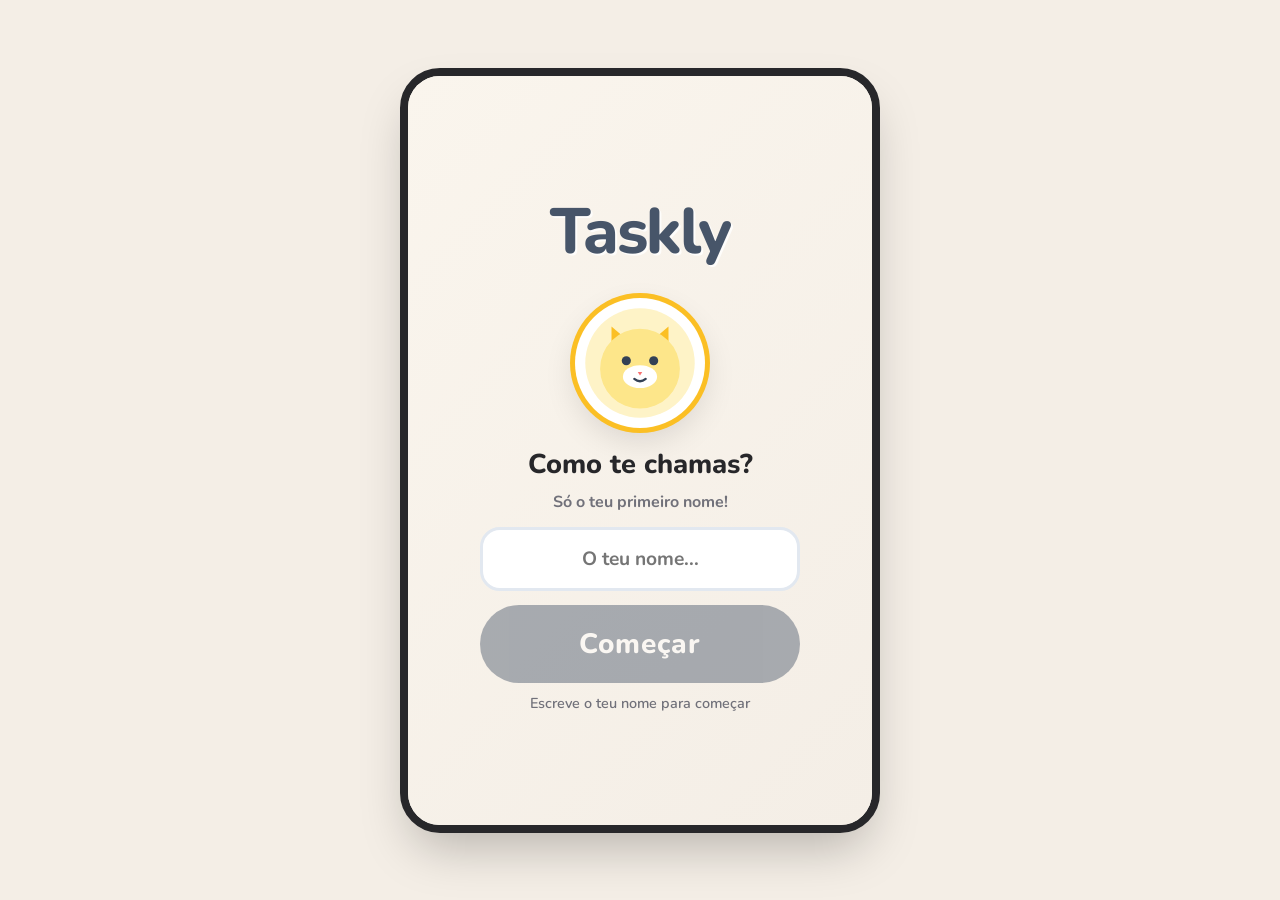
==== commit fe1aa594: "Adicionei o ecrã das rotinas, o background fora do retângulo e corrigi alguns bugs" ====
--- a/Taskly/index.html
+++ b/Taskly/index.html
@@ -182,6 +182,29 @@
             </div>
         </div>
 
+        <!-- ══ Ecrã 2b: Lista de Rotinas ══ -->
+        <div id="screen-routines" class="screen">
+            <div class="header">
+                <button id="btn-back-routines" class="icon-btn" aria-label="Voltar">
+                    <svg width="24" height="24" viewBox="0 0 24 24" fill="none" xmlns="http://www.w3.org/2000/svg">
+                        <path d="M15 18L9 12L15 6" stroke="currentColor" stroke-width="2.5" stroke-linecap="round" stroke-linejoin="round"/>
+                    </svg>
+                </button>
+                <h2 id="routines-level-title">Nível 1</h2>
+                <div class="header-right-actions">
+                    <div class="session-timer-pill" id="routines-timer-pill">⏱ <span id="routines-timer-text">15:00</span></div>
+                    <div class="stars-total" id="routines-stars-total">⭐ 0</div>
+                    <button class="icon-btn btn-open-settings" aria-label="Definições">
+                        <svg width="22" height="22" viewBox="0 0 24 24" fill="none" stroke="currentColor" stroke-width="2.5" stroke-linecap="round" stroke-linejoin="round">
+                            <circle cx="12" cy="12" r="3"></circle>
+                            <path d="M19.4 15a1.65 1.65 0 0 0 .33 1.82l.06.06a2 2 0 0 1 0 2.83 2 2 0 0 1-2.83 0l-.06-.06a1.65 1.65 0 0 0-1.82-.33 1.65 1.65 0 0 0-1 1.51V21a2 2 0 0 1-2 2 2 2 0 0 1-2-2v-.09A1.65 1.65 0 0 0 9 19.4a1.65 1.65 0 0 0-1.82.33l-.06.06a2 2 0 0 1-2.83 0 2 2 0 0 1 0-2.83l.06-.06a1.65 1.65 0 0 0 .33-1.82 1.65 1.65 0 0 0-1.51-1H3a2 2 0 0 1-2-2 2 2 0 0 1 2-2h.09A1.65 1.65 0 0 0 4.6 9a1.65 1.65 0 0 0-.33-1.82l-.06-.06a2 2 0 0 1 0-2.83 2 2 0 0 1 2.83 0l.06.06a1.65 1.65 0 0 0 1.82.33H9a1.65 1.65 0 0 0 1-1.51V3a2 2 0 0 1 2-2 2 2 0 0 1 2 2v.09a1.65 1.65 0 0 0 1 1.51 1.65 1.65 0 0 0 1.82-.33l.06-.06a2 2 0 0 1 2.83 0 2 2 0 0 1 0 2.83l-.06.06a1.65 1.65 0 0 0-.33 1.82V9a1.65 1.65 0 0 0 1.51 1H21a2 2 0 0 1 2 2 2 2 0 0 1-2 2h-.09a1.65 1.65 0 0 0-1.51 1z"></path>
+                        </svg>
+                    </button>
+                </div>
+            </div>
+            <div id="routines-list" class="routines-container"></div>
+        </div>
+
         <!-- ══ Ecrã 3: Jogo Principal ══ -->
         <div id="screen-game" class="screen">
             <div class="game-header">
@@ -190,6 +213,13 @@
                     <div class="session-timer-pill timer-game" id="game-timer-pill">⏱ <span id="game-timer-text">15:00</span></div>
                 </div>
                 <div class="game-actions">
+                    <button id="btn-hint" class="hint-btn" aria-label="Dica: mostrar onde colocar">
+                        <svg width="22" height="22" viewBox="0 0 24 24" fill="none" stroke="currentColor" stroke-width="2.5" stroke-linecap="round" stroke-linejoin="round">
+                            <line x1="9" y1="18" x2="15" y2="18"/>
+                            <line x1="10" y1="22" x2="14" y2="22"/>
+                            <path d="M12 2a7 7 0 0 1 7 7c0 2.38-1.19 4.47-3 5.74V17a1 1 0 0 1-1 1H9a1 1 0 0 1-1-1v-2.26C6.19 13.47 5 11.38 5 9a7 7 0 0 1 7-7z"/>
+                        </svg>
+                    </button>
                     <button class="icon-btn btn-open-settings" aria-label="Definições">
                         <svg width="22" height="22" viewBox="0 0 24 24" fill="none" stroke="currentColor" stroke-width="2.5" stroke-linecap="round" stroke-linejoin="round">
                             <circle cx="12" cy="12" r="3"></circle>
@@ -209,15 +239,6 @@
             </div>
 
             <div class="cards-area" id="cards-container"></div>
-
-            <!-- Botão de Dica -->
-            <button id="btn-hint" class="hint-btn" aria-label="Dica: mostrar onde colocar">
-                <svg width="22" height="22" viewBox="0 0 24 24" fill="none" stroke="currentColor" stroke-width="2.5" stroke-linecap="round" stroke-linejoin="round">
-                    <line x1="9" y1="18" x2="15" y2="18"/>
-                    <line x1="10" y1="22" x2="14" y2="22"/>
-                    <path d="M12 2a7 7 0 0 1 7 7c0 2.38-1.19 4.47-3 5.74V17a1 1 0 0 1-1 1H9a1 1 0 0 1-1-1v-2.26C6.19 13.47 5 11.38 5 9a7 7 0 0 1 7-7z"/>
-                </svg>
-            </button>
 
             <!-- Barra do Companheiro -->
             <div class="companion-bar">
@@ -339,7 +360,7 @@
                         <div class="settings-row-info">
                             <div>
                                 <span class="settings-row-title">Modo de baixa estimulação</span>
-                                <p class="settings-row-sub">Remove animações rápidas e simplifica o fundo</p>
+                                <p class="settings-row-sub">Remove animações rápidas, sons e simplifica o fundo</p>
                             </div>
                             <button id="low-stim-toggle" class="toggle-btn" role="switch" aria-checked="false">
                                 <div class="toggle-thumb"></div>
--- a/Taskly/style.css
+++ b/Taskly/style.css
@@ -34,7 +34,7 @@
 
 body {
     font-family: 'Nunito', sans-serif;
-    background-color: #d6d3d1;
+    background-color: var(--bg-secondary);
     display: flex;
     justify-content: center;
     align-items: center;
@@ -83,7 +83,7 @@
 
 /* ─── WELCOME SCREEN ─── */
 #screen-welcome {
-    background: linear-gradient(135deg, #fdf8f5 0%, #f4eee6 100%);
+    background: linear-gradient(135deg, var(--bg-color) 0%, var(--bg-secondary) 100%);
     justify-content: center;
     align-items: center;
     text-align: center;
@@ -151,7 +151,7 @@
 
 /* ─── HOME SCREEN ─── */
 #screen-home {
-    background: linear-gradient(135deg, #fdf8f5 0%, #f4eee6 100%);
+    background: linear-gradient(135deg, var(--bg-color) 0%, var(--bg-secondary) 100%);
     justify-content: center;
 }
 
@@ -217,6 +217,7 @@
     margin-bottom: 0;
     font-size: 0.8rem;
     padding: 4px 10px;
+    align-self: flex-start;
 }
 
 /* ─── CAROUSEL ─── */
@@ -342,7 +343,7 @@
 .secondary-btn:active { background-color: #f4f4f5; transform: scale(0.96); }
 
 /* ─── LEVELS SCREEN ─── */
-#screen-levels { background-color: var(--bg-color); }
+#screen-levels, #screen-routines { background-color: var(--bg-color); }
 
 .header {
     display: flex; align-items: center;
@@ -378,15 +379,19 @@
     border: 2px solid #fde68a;
 }
 
-.levels-container {
+.levels-container, .routines-container {
     display: flex; flex-direction: column;
     gap: 20px; overflow-y: auto;
     padding-bottom: 40px; padding-right: 8px;
     scrollbar-width: thin; scrollbar-color: #d4d4d8 transparent;
 }
 
-.levels-container::-webkit-scrollbar { width: 6px; }
-.levels-container::-webkit-scrollbar-thumb { background-color: #d4d4d8; border-radius: 10px; }
+.levels-container::-webkit-scrollbar,
+.routines-container::-webkit-scrollbar { width: 6px; }
+.levels-container::-webkit-scrollbar-thumb,
+.routines-container::-webkit-scrollbar-thumb { background-color: #d4d4d8; border-radius: 10px; }
+
+.level-card.routine-completed .level-icon { background-color: #dcfce7; color: #16a34a; }
 
 .level-card {
     background: var(--card-bg); border-radius: var(--border-radius-lg);
@@ -666,14 +671,12 @@
 
 /* ─── HINT BUTTON ─── */
 .hint-btn {
-    position: absolute;
-    bottom: 148px; right: 14px;
-    width: 50px; height: 50px; border-radius: 50%;
+    width: 56px; height: 56px; border-radius: var(--border-radius-md);
     background: #fef3c7; border: 3px solid #fbbf24;
     color: #d97706; cursor: pointer;
     display: flex; justify-content: center; align-items: center;
-    box-shadow: 0 4px 14px rgba(0,0,0,0.12);
-    z-index: 200; transition: transform 0.15s, box-shadow 0.2s; flex-shrink: 0;
+    box-shadow: 0 4px 6px -1px rgba(0,0,0,0.05);
+    flex-shrink: 0; transition: transform 0.15s, box-shadow 0.2s;
 }
 .hint-btn:hover { box-shadow: 0 6px 18px rgba(0,0,0,0.15), 0 0 0 5px rgba(251,191,36,0.2); }
 .hint-btn:active { transform: scale(0.88); }
@@ -992,7 +995,6 @@
     .drag-card      { border-radius: 22px; }
     .routine-title  { font-size: 1.4rem; }
     .companion-bar  { padding: 8px 4px 4px; }
-    .hint-btn       { bottom: 152px; right: 18px; }
 }
 
 @media (max-height: 620px) {
@@ -1002,5 +1004,4 @@
     .companion-mini-avatar { width: 46px; height: 46px; }
     .confirm-container { padding: 2px 12px 4px; }
     .confirm-btn    { padding: 11px 28px; font-size: 1.1rem; }
-    .hint-btn       { bottom: 126px; width: 44px; height: 44px; }
-}
+}
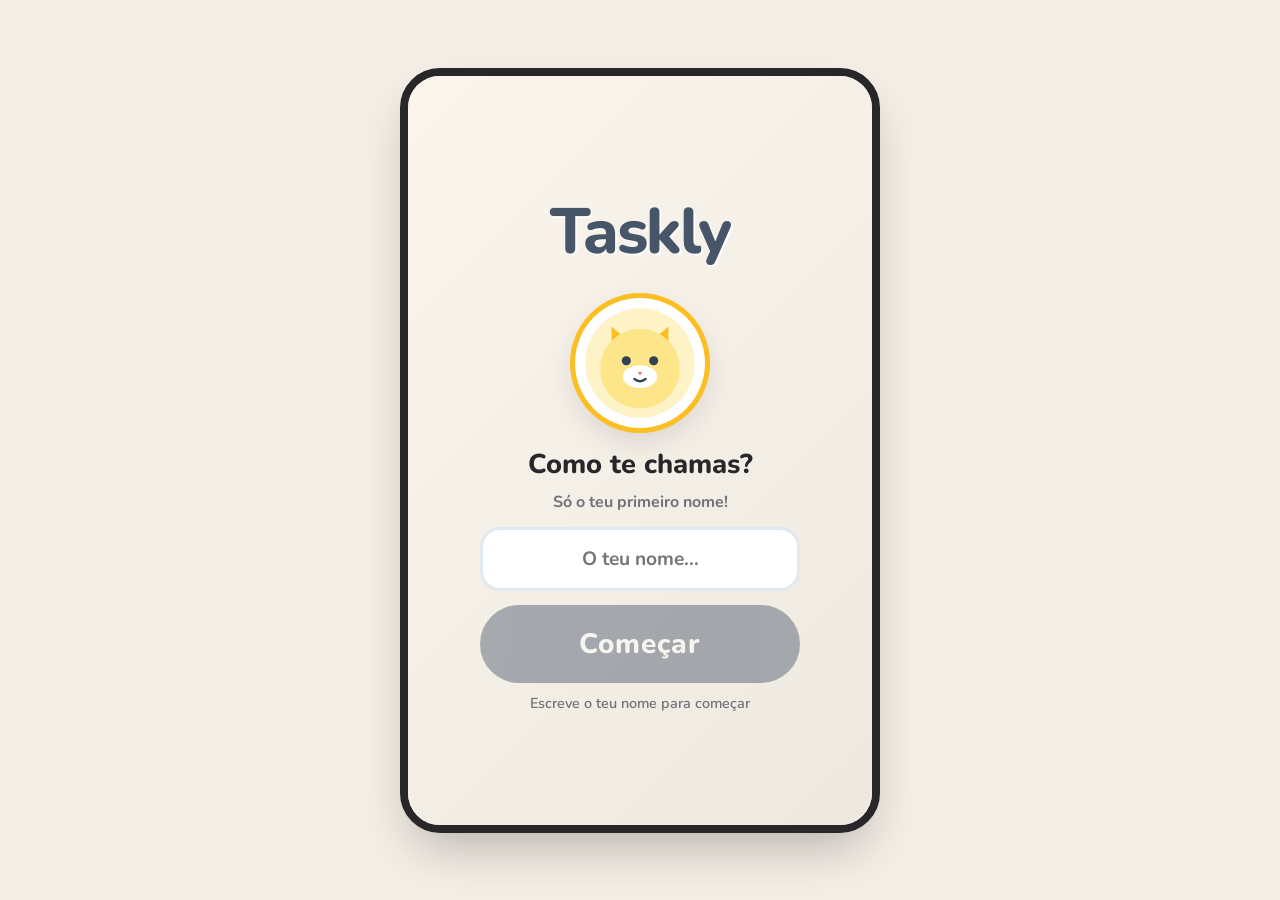
==== commit c8effdb1: "Melhoras na Escolha das cores com a Alteração do Background Exterior e Visual e Correção de Bugs" ====
--- a/Taskly/index.html
+++ b/Taskly/index.html
@@ -43,6 +43,14 @@
                 <svg width="28" height="28" viewBox="0 0 24 24" fill="none" stroke="currentColor" stroke-width="2.5" stroke-linecap="round" stroke-linejoin="round">
                     <circle cx="12" cy="12" r="3"></circle>
                     <path d="M19.4 15a1.65 1.65 0 0 0 .33 1.82l.06.06a2 2 0 0 1 0 2.83 2 2 0 0 1-2.83 0l-.06-.06a1.65 1.65 0 0 0-1.82-.33 1.65 1.65 0 0 0-1 1.51V21a2 2 0 0 1-2 2 2 2 0 0 1-2-2v-.09A1.65 1.65 0 0 0 9 19.4a1.65 1.65 0 0 0-1.82.33l-.06.06a2 2 0 0 1-2.83 0 2 2 0 0 1 0-2.83l.06-.06a1.65 1.65 0 0 0 .33-1.82 1.65 1.65 0 0 0-1.51-1H3a2 2 0 0 1-2-2 2 2 0 0 1 2-2h.09A1.65 1.65 0 0 0 4.6 9a1.65 1.65 0 0 0-.33-1.82l-.06-.06a2 2 0 0 1 0-2.83 2 2 0 0 1 2.83 0l.06.06a1.65 1.65 0 0 0 1.82.33H9a1.65 1.65 0 0 0 1-1.51V3a2 2 0 0 1 2-2 2 2 0 0 1 2 2v.09a1.65 1.65 0 0 0 1 1.51 1.65 1.65 0 0 0 1.82-.33l.06-.06a2 2 0 0 1 2.83 0 2 2 0 0 1 0 2.83l-.06.06a1.65 1.65 0 0 0-.33 1.82V9a1.65 1.65 0 0 0 1.51 1H21a2 2 0 0 1 2 2 2 2 0 0 1-2 2h-.09a1.65 1.65 0 0 0-1.51 1z"></path>
+                </svg>
+            </button>
+            <!-- Botão de ajuda / tutorial -->
+            <button id="btn-help-home" class="help-btn" aria-label="Ajuda e tutorial">
+                <svg width="22" height="22" viewBox="0 0 24 24" fill="none" stroke="currentColor" stroke-width="2.5" stroke-linecap="round" stroke-linejoin="round">
+                    <circle cx="12" cy="12" r="10"/>
+                    <path d="M9.09 9a3 3 0 0 1 5.83 1c0 2-3 3-3 3"/>
+                    <line x1="12" y1="17" x2="12.01" y2="17"/>
                 </svg>
             </button>
             <div class="home-content">
@@ -96,9 +104,11 @@
                         <path d="M15 18L9 12L15 6" stroke="currentColor" stroke-width="2.5" stroke-linecap="round" stroke-linejoin="round"/>
                     </svg>
                 </button>
-                <h2>Níveis</h2>
+                <div class="header-title-block">
+                    <div class="session-timer-pill" id="levels-timer-pill">⏱ <span id="levels-timer-text">15:00</span></div>
+                    <h2>Níveis</h2>
+                </div>
                 <div class="header-right-actions">
-                    <div class="session-timer-pill" id="levels-timer-pill">⏱ <span id="levels-timer-text">15:00</span></div>
                     <div class="stars-total" id="levels-stars-total">⭐ 0</div>
                     <button class="icon-btn btn-open-settings" aria-label="Definições">
                         <svg width="22" height="22" viewBox="0 0 24 24" fill="none" stroke="currentColor" stroke-width="2.5" stroke-linecap="round" stroke-linejoin="round">
@@ -190,9 +200,11 @@
                         <path d="M15 18L9 12L15 6" stroke="currentColor" stroke-width="2.5" stroke-linecap="round" stroke-linejoin="round"/>
                     </svg>
                 </button>
-                <h2 id="routines-level-title">Nível 1</h2>
+                <div class="header-title-block">
+                    <div class="session-timer-pill" id="routines-timer-pill">⏱ <span id="routines-timer-text">15:00</span></div>
+                    <h2 id="routines-level-title">Nível 1</h2>
+                </div>
                 <div class="header-right-actions">
-                    <div class="session-timer-pill" id="routines-timer-pill">⏱ <span id="routines-timer-text">15:00</span></div>
                     <div class="stars-total" id="routines-stars-total">⭐ 0</div>
                     <button class="icon-btn btn-open-settings" aria-label="Definições">
                         <svg width="22" height="22" viewBox="0 0 24 24" fill="none" stroke="currentColor" stroke-width="2.5" stroke-linecap="round" stroke-linejoin="round">
@@ -213,7 +225,7 @@
                     <div class="session-timer-pill timer-game" id="game-timer-pill">⏱ <span id="game-timer-text">15:00</span></div>
                 </div>
                 <div class="game-actions">
-                    <button id="btn-hint" class="hint-btn" aria-label="Dica: mostrar onde colocar">
+                    <button id="btn-hint" class="hint-btn" aria-label="Dica (tecla H)">
                         <svg width="22" height="22" viewBox="0 0 24 24" fill="none" stroke="currentColor" stroke-width="2.5" stroke-linecap="round" stroke-linejoin="round">
                             <line x1="9" y1="18" x2="15" y2="18"/>
                             <line x1="10" y1="22" x2="14" y2="22"/>
@@ -304,13 +316,39 @@
                     <div class="settings-card">
                         <div class="settings-row-info">
                             <span class="settings-row-title">Paleta de cores</span>
-                            <div class="color-swatches">
-                                <button class="swatch active" data-theme="default" style="background:#faf5ed;" aria-label="Padrão"></button>
-                                <button class="swatch" data-theme="blue"    style="background:#dbeafe;" aria-label="Azul"></button>
-                                <button class="swatch" data-theme="green"   style="background:#dcfce7;" aria-label="Verde"></button>
-                                <button class="swatch" data-theme="dark"    style="background:#1e293b;" aria-label="Escuro"></button>
-                                <button class="swatch" data-theme="minimal" style="background:#f1f5f9;" aria-label="Minimal"></button>
-                            </div>
+                        </div>
+                        <div class="rgb-pickers-grid">
+                            <div class="rgb-picker-item">
+                                <label class="rgb-picker-label">Exterior</label>
+                                <div class="rgb-wheel-btn-wrap">
+                                    <input type="color" id="color-outer-bg" class="rgb-wheel-input" value="#f4eee6" title="Cor de fundo exterior">
+                                    <div class="rgb-wheel-preview" id="preview-outer-bg" style="background:#f4eee6;"></div>
+                                </div>
+                            </div>
+                            <div class="rgb-picker-item">
+                                <label class="rgb-picker-label">Interior</label>
+                                <div class="rgb-wheel-btn-wrap">
+                                    <input type="color" id="color-bg" class="rgb-wheel-input" value="#faf5ed" title="Cor de fundo interior">
+                                    <div class="rgb-wheel-preview" id="preview-bg" style="background:#faf5ed;"></div>
+                                </div>
+                            </div>
+                            <div class="rgb-picker-item">
+                                <label class="rgb-picker-label">Botões</label>
+                                <div class="rgb-wheel-btn-wrap">
+                                    <input type="color" id="color-primary" class="rgb-wheel-input" value="#475569" title="Cor dos botões">
+                                    <div class="rgb-wheel-preview" id="preview-primary" style="background:#475569;"></div>
+                                </div>
+                            </div>
+                            <div class="rgb-picker-item">
+                                <label class="rgb-picker-label">Destaque</label>
+                                <div class="rgb-wheel-btn-wrap">
+                                    <input type="color" id="color-accent" class="rgb-wheel-input" value="#fbbf24" title="Cor de destaque">
+                                    <div class="rgb-wheel-preview" id="preview-accent" style="background:#fbbf24;"></div>
+                                </div>
+                            </div>
+                        </div>
+                        <div class="rgb-reset-row">
+                            <button id="btn-reset-colors" class="rgb-reset-btn">↺ Repor padrão</button>
                         </div>
                         <div class="settings-divider"></div>
                         <div class="settings-size-block">
@@ -348,7 +386,7 @@
                         <div class="settings-row-info">
                             <div>
                                 <span class="settings-row-title">Tempo de sessão</span>
-                                <p class="settings-row-sub">15 min + 5 min extra se necessário</p>
+                                <p class="settings-row-sub">15 min + 5 min extra se necessário · 30 min repouso</p>
                             </div>
                             <span class="settings-badge">15 min</span>
                         </div>
@@ -370,9 +408,44 @@
                         <div class="settings-row-info">
                             <div>
                                 <span class="settings-row-title">Dicas de teclado</span>
-                                <p class="settings-row-sub">← → cartões &nbsp;·&nbsp; ↑ ↓ slots &nbsp;·&nbsp; Enter colocar</p>
+                                <p class="settings-row-sub">← → cartões &nbsp;·&nbsp; ↑ ↓ slots &nbsp;·&nbsp; Enter colocar &nbsp;·&nbsp; H dica</p>
                             </div>
                             <span class="settings-badge" style="font-size:1.1rem;">⌨️</span>
+                        </div>
+                    </div>
+
+                    <!-- MAPEAMENTO DE TECLAS -->
+                    <p class="settings-section-label">MAPEAMENTO DE TECLAS</p>
+                    <div class="settings-card" id="keymap-card">
+                        <div class="keymap-loading" style="padding:16px;text-align:center;color:var(--text-muted);font-weight:700;">A carregar...</div>
+                    </div>
+
+                    <!-- AJUDA -->
+                    <p class="settings-section-label">AJUDA</p>
+                    <div class="settings-card">
+                        <div class="settings-row-info">
+                            <div>
+                                <span class="settings-row-title">Tutorial interativo</span>
+                                <p class="settings-row-sub">Ver o guia passo a passo da aplicação</p>
+                            </div>
+                            <button id="btn-start-tutorial" class="settings-badge" style="cursor:pointer;background:var(--primary-color);color:white;border:none;font-size:0.85rem;font-weight:800;font-family:inherit;">Iniciar</button>
+                        </div>
+                    </div>
+
+                    <!-- CRÉDITOS -->
+                    <p class="settings-section-label">CRÉDITOS</p>
+                    <div class="settings-card">
+                        <div style="padding: 16px;">
+                            <p style="font-size: 0.8rem; color: var(--text-muted); font-weight: 700; line-height: 1.6; text-align:center;">
+                                Os símbolos pictográficos utilizados são propriedade do Governo de Aragão e foram criados por Sergio Palao para a
+                                <strong>ARASAAC</strong>
+                                (<a href="http://www.arasaac.org" target="_blank" rel="noopener" style="color: var(--primary-color); text-decoration: underline;">www.arasaac.org</a>),
+                                que os distribui sob licença
+                                <strong>Creative Commons BY-NC-SA 4.0</strong>.
+                            </p>
+                            <p style="font-size:0.72rem; color:var(--text-muted); text-align:center; margin-top:8px; font-weight:600;">
+                                © Governo de Aragão · Autor: Sergio Palao · Licença: CC BY-NC-SA 4.0
+                            </p>
                         </div>
                     </div>
 
@@ -389,15 +462,108 @@
             <span id="timer-warning-text">⏱ Faltam 5 minutos!</span>
         </div>
 
-        <!-- ══ Overlay: Tempo esgotado ══ -->
-        <div id="time-up-overlay" class="game-overlay hidden" style="z-index: 950;">
-            <div class="modal-content time-up-modal">
-                <div class="time-up-icon">⏰</div>
-                <h3>Sessão terminada!</h3>
-                <p>Os teus 15 minutos de hoje acabaram.<br>Fizeste um trabalho incrível! 🌟</p>
-                <div class="modal-buttons">
-                    <button id="btn-time-continue" class="secondary-btn">Continuar mais 5 min</button>
-                    <button id="btn-time-stop" class="primary-btn">Fechar</button>
+        <!-- ══ Toast de extensão de sessão ══ -->
+        <div id="extension-toast" class="extension-toast hidden" role="alert" aria-live="polite">
+            <div class="extension-toast-content">
+                <span class="extension-toast-icon">⏳</span>
+                <div class="extension-toast-text">
+                    <strong>Falta 1 minuto!</strong>
+                    <span>Queres mais tempo?</span>
+                </div>
+                <button id="btn-extension" class="extension-btn">+5 min</button>
+            </div>
+        </div>
+
+        <!-- ══ Overlay: Modo de Repouso (30 min) ══ -->
+        <div id="rest-mode-overlay" class="rest-mode-overlay hidden" role="dialog" aria-modal="true" aria-label="Modo de repouso ativo">
+            <div class="rest-mode-modal">
+                <div class="rest-mode-icon">😴</div>
+                <h3 class="rest-mode-title">Tempo de Repouso</h3>
+                <p class="rest-mode-subtitle">
+                    Fizeste um trabalho incrível hoje! 🌟<br>
+                    A aplicação está em pausa. Volta em:
+                </p>
+                <div class="rest-mode-countdown">
+                    <span id="rest-timer-text">30:00</span>
+                </div>
+                <p class="rest-mode-tip">💡 Aproveita para beber água, esticar-te ou descansar os olhos.</p>
+            </div>
+        </div>
+
+        <!-- ══ Overlay: Tutorial ══ -->
+        <div id="tutorial-overlay" class="tutorial-overlay hidden" role="dialog" aria-modal="true" aria-label="Tutorial do Taskly">
+            <div class="tutorial-modal">
+                <div class="tutorial-progress" id="tutorial-progress"></div>
+
+                <!-- Step 0: Boas-vindas -->
+                <div class="tutorial-step active" data-step="0">
+                    <div class="tutorial-step-icon">🎉</div>
+                    <h3 class="tutorial-step-title">Bem-vindo ao Taskly!</h3>
+                    <p class="tutorial-step-text">Vou mostrar-te como usar a aplicação em 4 passos simples. Podes saltar se quiseres!</p>
+                    <div class="tutorial-visual tutorial-visual--welcome">
+                        <span class="tutorial-chip">📱 Taskly</span>
+                        <span class="tutorial-arrow">→</span>
+                        <span class="tutorial-chip">🐱 Companheiro</span>
+                        <span class="tutorial-arrow">→</span>
+                        <span class="tutorial-chip">🏆 Nível</span>
+                    </div>
+                </div>
+
+                <!-- Step 1: Escolher companheiro -->
+                <div class="tutorial-step" data-step="1">
+                    <div class="tutorial-step-icon">🐾</div>
+                    <h3 class="tutorial-step-title">1. Escolhe o teu Companheiro</h3>
+                    <p class="tutorial-step-text">No ecrã inicial, desliza o carrossel para escolher o teu avatar favorito. Podes usar as setas <strong>← →</strong> no teclado ou tocar nos botões.</p>
+                    <div class="tutorial-visual tutorial-visual--carousel">
+                        <span class="tutorial-avatar-dot"></span>
+                        <span class="tutorial-avatar-dot tutorial-avatar-dot--active">🐱</span>
+                        <span class="tutorial-avatar-dot"></span>
+                    </div>
+                </div>
+
+                <!-- Step 2: Escolher Nível -->
+                <div class="tutorial-step" data-step="2">
+                    <div class="tutorial-step-icon">🏅</div>
+                    <h3 class="tutorial-step-title">2. Escolhe um Nível</h3>
+                    <p class="tutorial-step-text">Carrega em <strong>Jogar ▶</strong> e escolhe o nível que queres praticar. Os níveis desbloqueiam-se à medida que ganhas ⭐ estrelas!</p>
+                    <div class="tutorial-visual tutorial-visual--levels">
+                        <div class="tutorial-level-chip tutorial-level-chip--active">Nível 1 ✔</div>
+                        <div class="tutorial-level-chip tutorial-level-chip--locked">Nível 2 🔒</div>
+                    </div>
+                </div>
+
+                <!-- Step 3: Jogar -->
+                <div class="tutorial-step" data-step="3">
+                    <div class="tutorial-step-icon">🧩</div>
+                    <h3 class="tutorial-step-title">3. Organiza as Peças</h3>
+                    <p class="tutorial-step-text">Arrasta cada peça para o espaço certo, pela ordem correta. Podes usar o <strong>teclado</strong> ou o toque. Prima <strong>H</strong> se precisares de uma dica!</p>
+                    <div class="tutorial-visual tutorial-visual--game">
+                        <div class="tutorial-slot tutorial-slot--filled">🤲<span>1</span></div>
+                        <div class="tutorial-slot">__<span>2</span></div>
+                        <div class="tutorial-slot">__<span>3</span></div>
+                    </div>
+                </div>
+
+                <!-- Step 4: Teclado -->
+                <div class="tutorial-step" data-step="4">
+                    <div class="tutorial-step-icon">⌨️</div>
+                    <h3 class="tutorial-step-title">4. Atalhos de Teclado</h3>
+                    <p class="tutorial-step-text">Podes controlar tudo com o teclado. Os atalhos podem ser personalizados nas Definições!</p>
+                    <div class="tutorial-keyboard-grid">
+                        <div class="tutorial-key-row"><kbd>← →</kbd><span>Navegar cartões</span></div>
+                        <div class="tutorial-key-row"><kbd>↑ ↓</kbd><span>Navegar slots</span></div>
+                        <div class="tutorial-key-row"><kbd>Enter</kbd><span>Colocar peça</span></div>
+                        <div class="tutorial-key-row"><kbd>H</kbd><span>Mostrar dica</span></div>
+                        <div class="tutorial-key-row"><kbd>Esc</kbd><span>Fechar / Cancelar</span></div>
+                    </div>
+                </div>
+
+                <div class="tutorial-nav">
+                    <button id="btn-tutorial-skip" class="tutorial-skip-btn">Saltar</button>
+                    <div class="tutorial-nav-right">
+                        <button id="btn-tutorial-prev" class="tutorial-prev-btn" disabled>‹ Anterior</button>
+                        <button id="btn-tutorial-next" class="tutorial-next-btn">Próximo ›</button>
+                    </div>
                 </div>
             </div>
         </div>
--- a/Taskly/style.css
+++ b/Taskly/style.css
@@ -2,10 +2,12 @@
 :root {
     --bg-color:         #faf5ed;
     --bg-secondary:     #f4eee6;
+    --outer-bg:         #f4eee6;
     --primary-color:    #475569;
     --primary-hover:    #334155;
     --primary-shadow:   #334155;
     --accent:           #fbbf24;
+    --accent-rgb:       251, 191, 36;
     --text-main:        #27272a;
     --text-muted:       #71717a;
     --card-bg:          #ffffff;
@@ -34,7 +36,7 @@
 
 body {
     font-family: 'Nunito', sans-serif;
-    background-color: var(--bg-secondary);
+    background-color: var(--outer-bg);
     display: flex;
     justify-content: center;
     align-items: center;
@@ -49,7 +51,15 @@
     position: relative;
     overflow: hidden;
     box-shadow: 0 25px 50px -12px rgba(0, 0, 0, 0.25);
-}
+    transition: filter 0.6s ease;
+}
+
+/* ─── REST MODE ─── */
+body.rest-mode #app-container {
+    filter: grayscale(100%) brightness(60%);
+    pointer-events: none;
+}
+body.rest-mode .rest-mode-overlay { display: flex !important; }
 
 @media (min-width: 481px) {
     #app-container {
@@ -167,6 +177,18 @@
 
 .settings-btn:active { transform: scale(0.85) rotate(45deg); color: var(--primary-color); }
 
+/* ── Help / Tutorial Button ── */
+.help-btn {
+    position: absolute;
+    top: 32px; left: 24px;
+    background: transparent; border: none;
+    color: var(--text-muted); cursor: pointer;
+    transition: var(--transition);
+    display: flex; justify-content: center; align-items: center;
+    padding: 8px; border-radius: 50%; z-index: 10;
+}
+.help-btn:active { transform: scale(0.85); color: var(--primary-color); }
+
 .home-content {
     display: flex;
     flex-direction: column;
@@ -347,7 +369,7 @@
 
 .header {
     display: flex; align-items: center;
-    margin-bottom: 32px; padding-top: 16px;
+    margin-bottom: 32px; padding-top: 36px;
 }
 
 .icon-btn {
@@ -366,6 +388,19 @@
     margin-left: 20px; font-weight: 800; flex: 1;
 }
 
+.header-title-block {
+    position: relative;
+    display: flex; align-items: center;
+    flex: 1; margin-left: 20px;
+}
+.header-title-block h2 {
+    margin-left: 0; white-space: nowrap; flex: unset;
+}
+.header-title-block .session-timer-pill {
+    position: absolute; bottom: 100%; left: 0;
+    margin-bottom: 6px;
+}
+
 .header-right-actions {
     display: flex; align-items: center; gap: 8px;
 }
@@ -375,8 +410,9 @@
     padding: 8px 16px; border-radius: 100px;
     font-weight: 800; font-size: 1.3rem;
     box-shadow: 0 4px 6px -1px rgba(0,0,0,0.05);
-    display: flex; align-items: center;
+    display: flex; align-items: center; justify-content: center;
     border: 2px solid #fde68a;
+    min-width: 100px;
 }
 
 .levels-container, .routines-container {
@@ -701,17 +737,17 @@
 
 /* ─── KEYBOARD FOCUS ─── */
 .element-focused {
-    outline: 4px solid #2563eb !important;
+    outline: 4px solid var(--accent) !important;
     outline-offset: 3px !important;
-    box-shadow: 0 0 0 7px rgba(37, 99, 235, 0.22) !important;
+    box-shadow: 0 0 0 7px rgba(var(--accent-rgb), 0.22) !important;
     position: relative; z-index: 50;
 }
 .drag-slot.element-focused {
-    border-color: #2563eb !important;
-    background: #eff6ff !important;
+    border-color: var(--accent) !important;
+    background: rgba(var(--accent-rgb), 0.12) !important;
 }
 .drag-card.element-focused {
-    box-shadow: 0 4px 0px #cbd5e1, 0 8px 12px rgba(0,0,0,0.05), 0 0 0 7px rgba(37, 99, 235, 0.22) !important;
+    box-shadow: 0 4px 0px #cbd5e1, 0 8px 12px rgba(0,0,0,0.05), 0 0 0 7px rgba(var(--accent-rgb), 0.22) !important;
 }
 
 /* ─── MODAL / OVERLAY ─── */
@@ -967,19 +1003,27 @@
 }
 
 /* ─── LOW STIM MODE ─── */
+body.low-stim { --accent: #c4b5a5; }
 body.low-stim #screen-welcome { background: var(--bg-color) !important; }
 body.low-stim #screen-home    { background: var(--bg-color) !important; }
-body.low-stim .app-title      { letter-spacing: -1px; }
-body.low-stim .floating-star  { display: none !important; }
-body.low-stim .stars-container{ display: none !important; }
-body.low-stim .session-timer-pill { animation: none !important; }
-
-@media (prefers-reduced-motion: no-preference) {
-    body.low-stim *:not(.hint-target):not(.element-focused) {
-        animation-duration: 0.01s !important;
-        transition-duration: 0.1s  !important;
-    }
-}
+body.low-stim .app-title      { letter-spacing: -1px; text-shadow: none !important; }
+body.low-stim .primary-btn    { box-shadow: none !important; background: var(--primary-color) !important; }
+body.low-stim .confirm-btn    { box-shadow: none !important; }
+body.low-stim .drag-card      { box-shadow: 0 2px 4px rgba(0,0,0,0.06) !important; }
+body.low-stim .drag-card.slotted { box-shadow: none !important; }
+body.low-stim *:not(.hint-target):not(.element-focused):not(.fly-ghost) {
+    animation-duration: 0.001ms !important;
+    animation-iteration-count: 1 !important;
+    transition-duration: 0.05s !important;
+}
+body.low-stim .floating-star            { display: none !important; }
+body.low-stim .stars-container          { display: none !important; }
+body.low-stim .stars-toast              { display: none !important; }
+body.low-stim .session-timer-pill       { animation: none !important; }
+body.low-stim .companion-mini-avatar    { box-shadow: 0 0 0 2px var(--border-light) !important; }
+body.low-stim .companion-speech-bubble { animation: none !important; }
+body.low-stim .carousel-viewport        { box-shadow: 0 0 0 2px var(--border-light) !important; }
+body.low-stim .unlock-progress-fill     { background: var(--text-muted) !important; transition: width 0.05s !important; }
 
 /* ─── SIZE MODIFIERS ─── */
 body.size-normal { --slot-size: 86px; --card-size: 86px; }
@@ -1005,3 +1049,260 @@
     .confirm-container { padding: 2px 12px 4px; }
     .confirm-btn    { padding: 11px 28px; font-size: 1.1rem; }
 }
+
+/* ══════════════════════════════════════════
+   EXTENSION TOAST (+5 min)
+══════════════════════════════════════════ */
+.extension-toast {
+    position: fixed; bottom: 32px; left: 50%;
+    transform: translateX(-50%);
+    background: #fff; border: 3px solid var(--accent);
+    border-radius: var(--border-radius-lg);
+    padding: 16px 20px; z-index: 2000;
+    box-shadow: 0 20px 40px rgba(0,0,0,0.18), 0 0 0 4px rgba(251,191,36,0.2);
+    animation: slideUpPop 0.45s cubic-bezier(0.175, 0.885, 0.32, 1.275);
+    min-width: 280px; max-width: 360px;
+}
+.extension-toast.hidden { display: none; }
+
+@keyframes slideUpPop {
+    0%   { transform: translateX(-50%) translateY(80px) scale(0.9); opacity: 0; }
+    100% { transform: translateX(-50%) translateY(0) scale(1); opacity: 1; }
+}
+
+.extension-toast-content { display: flex; align-items: center; gap: 14px; }
+.extension-toast-icon { font-size: 2rem; flex-shrink: 0; animation: iconPulse 1s ease-in-out infinite; }
+@keyframes iconPulse { 0%,100% { transform: scale(1); } 50% { transform: scale(1.15); } }
+.extension-toast-text { display: flex; flex-direction: column; flex: 1; }
+.extension-toast-text strong { font-size: 1rem; font-weight: 800; color: var(--text-main); }
+.extension-toast-text span   { font-size: 0.85rem; font-weight: 700; color: var(--text-muted); }
+.extension-btn {
+    background: var(--accent); border: none;
+    padding: 12px 16px; border-radius: var(--border-radius-md);
+    font-family: inherit; font-size: 0.9rem; font-weight: 800;
+    color: #7c2d12; cursor: pointer;
+    box-shadow: 0 4px 0px #d97706;
+    transition: transform 0.1s, box-shadow 0.1s;
+    white-space: nowrap; flex-shrink: 0;
+}
+.extension-btn:active { transform: translateY(4px); box-shadow: 0 0px 0px #d97706; }
+
+/* ══════════════════════════════════════════
+   REST MODE OVERLAY (30 min)
+══════════════════════════════════════════ */
+.rest-mode-overlay {
+    position: fixed; inset: 0;
+    background: rgba(15, 23, 42, 0.88);
+    backdrop-filter: blur(10px);
+    display: none;
+    justify-content: center; align-items: center;
+    z-index: 99999; padding: 24px;
+}
+
+.rest-mode-modal {
+    background: #fff; border-radius: 40px;
+    padding: 40px 32px; text-align: center;
+    max-width: 340px; width: 100%;
+    box-shadow: 0 40px 80px rgba(0,0,0,0.4);
+    animation: restModalEntry 0.6s cubic-bezier(0.175, 0.885, 0.32, 1.275);
+}
+@keyframes restModalEntry { 0% { transform: scale(0.75); opacity: 0; } 100% { transform: scale(1); opacity: 1; } }
+
+.rest-mode-icon { font-size: 4rem; margin-bottom: 12px; animation: floatIcon 3s ease-in-out infinite; }
+@keyframes floatIcon { 0%,100% { transform: translateY(0); } 50% { transform: translateY(-8px); } }
+
+.rest-mode-title    { font-size: 1.8rem; font-weight: 800; color: #0f172a; margin-bottom: 10px; }
+.rest-mode-subtitle { font-size: 1rem; font-weight: 700; color: #475569; line-height: 1.5; margin-bottom: 24px; }
+
+.rest-mode-countdown {
+    background: linear-gradient(135deg, #0f172a, #1e293b);
+    border-radius: 24px; padding: 20px 32px;
+    margin-bottom: 20px; border: 2px solid #334155;
+}
+.rest-mode-countdown span {
+    font-size: 3.5rem; font-weight: 900; color: #38bdf8;
+    font-variant-numeric: tabular-nums; letter-spacing: 2px;
+    text-shadow: 0 0 20px rgba(56, 189, 248, 0.4);
+}
+.rest-mode-tip { font-size: 0.9rem; font-weight: 700; color: #94a3b8; line-height: 1.5; }
+
+/* ══════════════════════════════════════════
+   TUTORIAL OVERLAY
+══════════════════════════════════════════ */
+.tutorial-overlay {
+    position: absolute; inset: 0;
+    background: rgba(15, 23, 42, 0.75);
+    backdrop-filter: blur(6px);
+    display: flex; justify-content: center; align-items: center;
+    z-index: 9000; padding: 20px;
+    transition: opacity 0.3s;
+}
+.tutorial-overlay.hidden { display: none; }
+
+.tutorial-modal {
+    background: var(--card-bg); border-radius: 36px;
+    padding: 28px 24px 20px;
+    max-width: 360px; width: 100%;
+    box-shadow: 0 30px 60px rgba(0,0,0,0.3);
+    animation: tutorialEntry 0.4s cubic-bezier(0.175, 0.885, 0.32, 1.275);
+}
+@keyframes tutorialEntry { 0% { transform: scale(0.8) translateY(20px); opacity: 0; } 100% { transform: scale(1) translateY(0); opacity: 1; } }
+
+.tutorial-progress { display: flex; gap: 8px; justify-content: center; margin-bottom: 20px; }
+.tutorial-dot { width: 8px; height: 8px; border-radius: 50%; background: var(--border-light); transition: var(--transition); }
+.tutorial-dot.active { background: var(--primary-color); transform: scale(1.3); }
+.tutorial-dot.done   { background: #5aaa65; }
+
+.tutorial-step { display: none; text-align: center; }
+.tutorial-step.active { display: block; }
+
+.tutorial-step-icon { font-size: 3rem; margin-bottom: 10px; animation: iconBounceIn 0.5s cubic-bezier(0.175, 0.885, 0.32, 1.275); }
+@keyframes iconBounceIn { 0% { transform: scale(0); opacity: 0; } 60% { transform: scale(1.2); } 100% { transform: scale(1); opacity: 1; } }
+
+.tutorial-step-title { font-size: 1.3rem; font-weight: 800; color: var(--primary-color); margin-bottom: 10px; }
+.tutorial-step-text  { font-size: 0.95rem; font-weight: 700; color: var(--text-muted); line-height: 1.5; margin-bottom: 18px; }
+
+.tutorial-visual { display: flex; align-items: center; justify-content: center; gap: 8px; margin-bottom: 6px; flex-wrap: wrap; }
+.tutorial-chip {
+    background: var(--bg-secondary); border: 2px solid var(--border-light);
+    border-radius: 100px; padding: 6px 12px;
+    font-size: 0.85rem; font-weight: 800; color: var(--text-main);
+}
+.tutorial-arrow { font-size: 1.2rem; color: var(--text-muted); }
+.tutorial-visual--carousel { gap: 12px; margin: 16px 0 10px; }
+.tutorial-avatar-dot {
+    width: 40px; height: 40px; border-radius: 50%;
+    background: var(--bg-secondary); border: 3px solid var(--border-light);
+    display: flex; align-items: center; justify-content: center; font-size: 1.4rem;
+}
+.tutorial-avatar-dot--active {
+    border-color: var(--primary-color); background: var(--card-bg);
+    box-shadow: 0 0 0 4px rgba(71, 85, 105, 0.15); transform: scale(1.15);
+}
+.tutorial-visual--levels { flex-direction: column; gap: 10px; margin: 14px 0 10px; }
+.tutorial-level-chip { padding: 12px 16px; border-radius: 16px; font-size: 0.9rem; font-weight: 800; border: 2px solid var(--border-light); }
+.tutorial-level-chip--active { background: #f0fdf4; border-color: #86efac; color: #16a34a; }
+.tutorial-level-chip--locked { background: var(--locked-bg); color: #a1a1aa; }
+.tutorial-visual--game { display: flex; gap: 8px; justify-content: center; margin: 14px 0 10px; }
+.tutorial-slot {
+    width: 64px; height: 64px; border: 3px dashed var(--border-light);
+    border-radius: 16px; background: var(--bg-secondary);
+    display: flex; flex-direction: column; align-items: center; justify-content: center;
+    font-size: 1.3rem; position: relative; gap: 2px;
+}
+.tutorial-slot span { font-size: 0.6rem; font-weight: 800; color: var(--text-muted); position: absolute; top: 4px; left: 6px; }
+.tutorial-slot--filled { background: var(--primary-color); border-color: var(--primary-color); color: white; animation: popIn 0.3s cubic-bezier(0.175, 0.885, 0.32, 1.275); }
+.tutorial-slot--filled span { color: rgba(255,255,255,0.7); }
+
+.tutorial-keyboard-grid { display: flex; flex-direction: column; gap: 10px; text-align: left; margin: 8px 0; }
+.tutorial-key-row { display: flex; align-items: center; gap: 14px; }
+.tutorial-key-row kbd {
+    background: var(--bg-secondary); border: 2px solid var(--border-light); border-bottom-width: 4px;
+    border-radius: 8px; padding: 5px 10px; font-family: inherit;
+    font-size: 0.85rem; font-weight: 800; color: var(--primary-color);
+    white-space: nowrap; min-width: 70px; text-align: center;
+    box-shadow: 0 2px 0 var(--border-light);
+}
+.tutorial-key-row span { font-size: 0.9rem; font-weight: 700; color: var(--text-muted); }
+
+.tutorial-nav {
+    display: flex; align-items: center; justify-content: space-between;
+    margin-top: 20px; padding-top: 16px; border-top: 2px solid var(--bg-secondary);
+}
+.tutorial-nav-right { display: flex; gap: 8px; }
+.tutorial-skip-btn {
+    background: transparent; border: none; font-family: inherit;
+    font-size: 0.85rem; font-weight: 700; color: var(--text-muted);
+    cursor: pointer; padding: 8px 12px; border-radius: 12px; transition: background 0.2s;
+}
+.tutorial-skip-btn:hover { background: var(--bg-secondary); }
+.tutorial-prev-btn, .tutorial-next-btn {
+    background: var(--bg-secondary); border: 2px solid var(--border-light);
+    border-radius: var(--border-radius-md); padding: 10px 16px;
+    font-family: inherit; font-size: 0.9rem; font-weight: 800;
+    color: var(--text-main); cursor: pointer; transition: var(--transition);
+}
+.tutorial-prev-btn:disabled { opacity: 0.4; cursor: not-allowed; }
+.tutorial-prev-btn:not(:disabled):active, .tutorial-next-btn:active { transform: scale(0.95); }
+.tutorial-next-btn { background: var(--primary-color); color: white; border-color: var(--primary-color); box-shadow: 0 4px 0px var(--primary-shadow); }
+.tutorial-next-btn.tutorial-finish-btn { background: #5aaa65; border-color: #5aaa65; box-shadow: 0 4px 0px #3d8a47; }
+
+/* ══════════════════════════════════════════
+   KEY MAPPING
+══════════════════════════════════════════ */
+.keymap-row { display: flex; align-items: center; justify-content: space-between; padding: 11px 15px; gap: 10px; }
+.keymap-action-label { font-size: 0.88rem; font-weight: 800; color: var(--text-main); flex: 1; }
+.keymap-key-display {
+    background: var(--card-bg); border: 2px solid var(--border-light); border-bottom-width: 4px;
+    border-radius: 10px; padding: 5px 12px;
+    font-size: 0.85rem; font-weight: 800; color: var(--primary-color);
+    min-width: 64px; text-align: center; box-shadow: 0 2px 0 var(--border-light);
+    transition: var(--transition);
+}
+.keymap-key-display.capturing {
+    border-color: #f59e0b; background: #fffbeb; color: #b45309;
+    animation: capturePulse 0.8s ease-in-out infinite;
+}
+@keyframes capturePulse { 0%,100% { box-shadow: 0 0 0 0 rgba(245,158,11,0); } 50% { box-shadow: 0 0 0 6px rgba(245,158,11,0.25); } }
+.keymap-reset-btn {
+    background: transparent; border: 2px solid var(--border-light);
+    border-radius: 10px; padding: 5px 10px;
+    font-family: inherit; font-size: 0.78rem; font-weight: 800;
+    color: var(--text-muted); cursor: pointer; transition: var(--transition);
+}
+.keymap-reset-btn:hover { background: var(--card-bg); color: var(--primary-color); }
+.keymap-reset-btn.listening { border-color: #f59e0b; color: #b45309; background: #fffbeb; }
+
+/* ══════════════════════════════════════════
+   RGB COLOR WHEEL PICKERS
+══════════════════════════════════════════ */
+.rgb-pickers-grid {
+    display: flex; gap: 8px; padding: 14px 12px 8px;
+    justify-content: space-around;
+}
+.rgb-picker-item { display: flex; flex-direction: column; align-items: center; gap: 7px; }
+.rgb-picker-label { font-size: 0.68rem; font-weight: 800; color: var(--text-muted); text-transform: uppercase; letter-spacing: 0.04em; }
+.rgb-wheel-btn-wrap {
+    position: relative; width: 52px; height: 52px;
+    cursor: pointer; border-radius: 50%;
+    background: conic-gradient(
+        hsl(0,100%,60%), hsl(40,100%,60%), hsl(80,100%,55%),
+        hsl(120,100%,45%), hsl(160,100%,50%), hsl(200,100%,55%),
+        hsl(240,100%,60%), hsl(280,100%,60%), hsl(320,100%,60%), hsl(360,100%,60%)
+    );
+    padding: 3px;
+    box-shadow: 0 4px 12px rgba(0,0,0,0.22), 0 1px 3px rgba(0,0,0,0.1);
+    transition: transform 0.15s ease, box-shadow 0.15s ease;
+}
+.rgb-wheel-btn-wrap:hover { transform: scale(1.1); box-shadow: 0 6px 18px rgba(0,0,0,0.28); }
+.rgb-wheel-btn-wrap:active { transform: scale(0.96); }
+.rgb-wheel-input {
+    position: absolute; inset: 0; width: 100%; height: 100%;
+    opacity: 0; cursor: pointer; border: none; padding: 0; z-index: 2;
+}
+.rgb-wheel-preview {
+    width: 46px; height: 46px; border-radius: 50%;
+    border: 3px solid rgba(255,255,255,0.85);
+    box-shadow: inset 0 -5px 10px rgba(0,0,0,0.22), inset 0 3px 6px rgba(255,255,255,0.18);
+    position: relative; overflow: hidden; transition: box-shadow 0.15s ease;
+}
+.rgb-wheel-preview::after {
+    content: '';
+    position: absolute;
+    top: 8%; left: 12%;
+    width: 42%; height: 34%;
+    background: radial-gradient(ellipse at center, rgba(255,255,255,0.72) 0%, rgba(255,255,255,0.18) 55%, transparent 100%);
+    border-radius: 50%;
+    pointer-events: none;
+}
+.rgb-wheel-btn-wrap:hover .rgb-wheel-preview {
+    box-shadow: inset 0 -6px 12px rgba(0,0,0,0.28), inset 0 4px 8px rgba(255,255,255,0.2);
+}
+.rgb-reset-row { display: flex; justify-content: center; padding: 8px 15px 14px; }
+.rgb-reset-btn {
+    background: none; border: 1.5px solid var(--border-light);
+    border-radius: 20px; padding: 6px 18px;
+    font-family: 'Nunito', sans-serif; font-size: 0.85rem; font-weight: 700;
+    color: var(--text-muted); cursor: pointer; transition: all 0.15s ease;
+}
+.rgb-reset-btn:hover { background: var(--bg-secondary); color: var(--text-main); border-color: var(--primary-color); }
